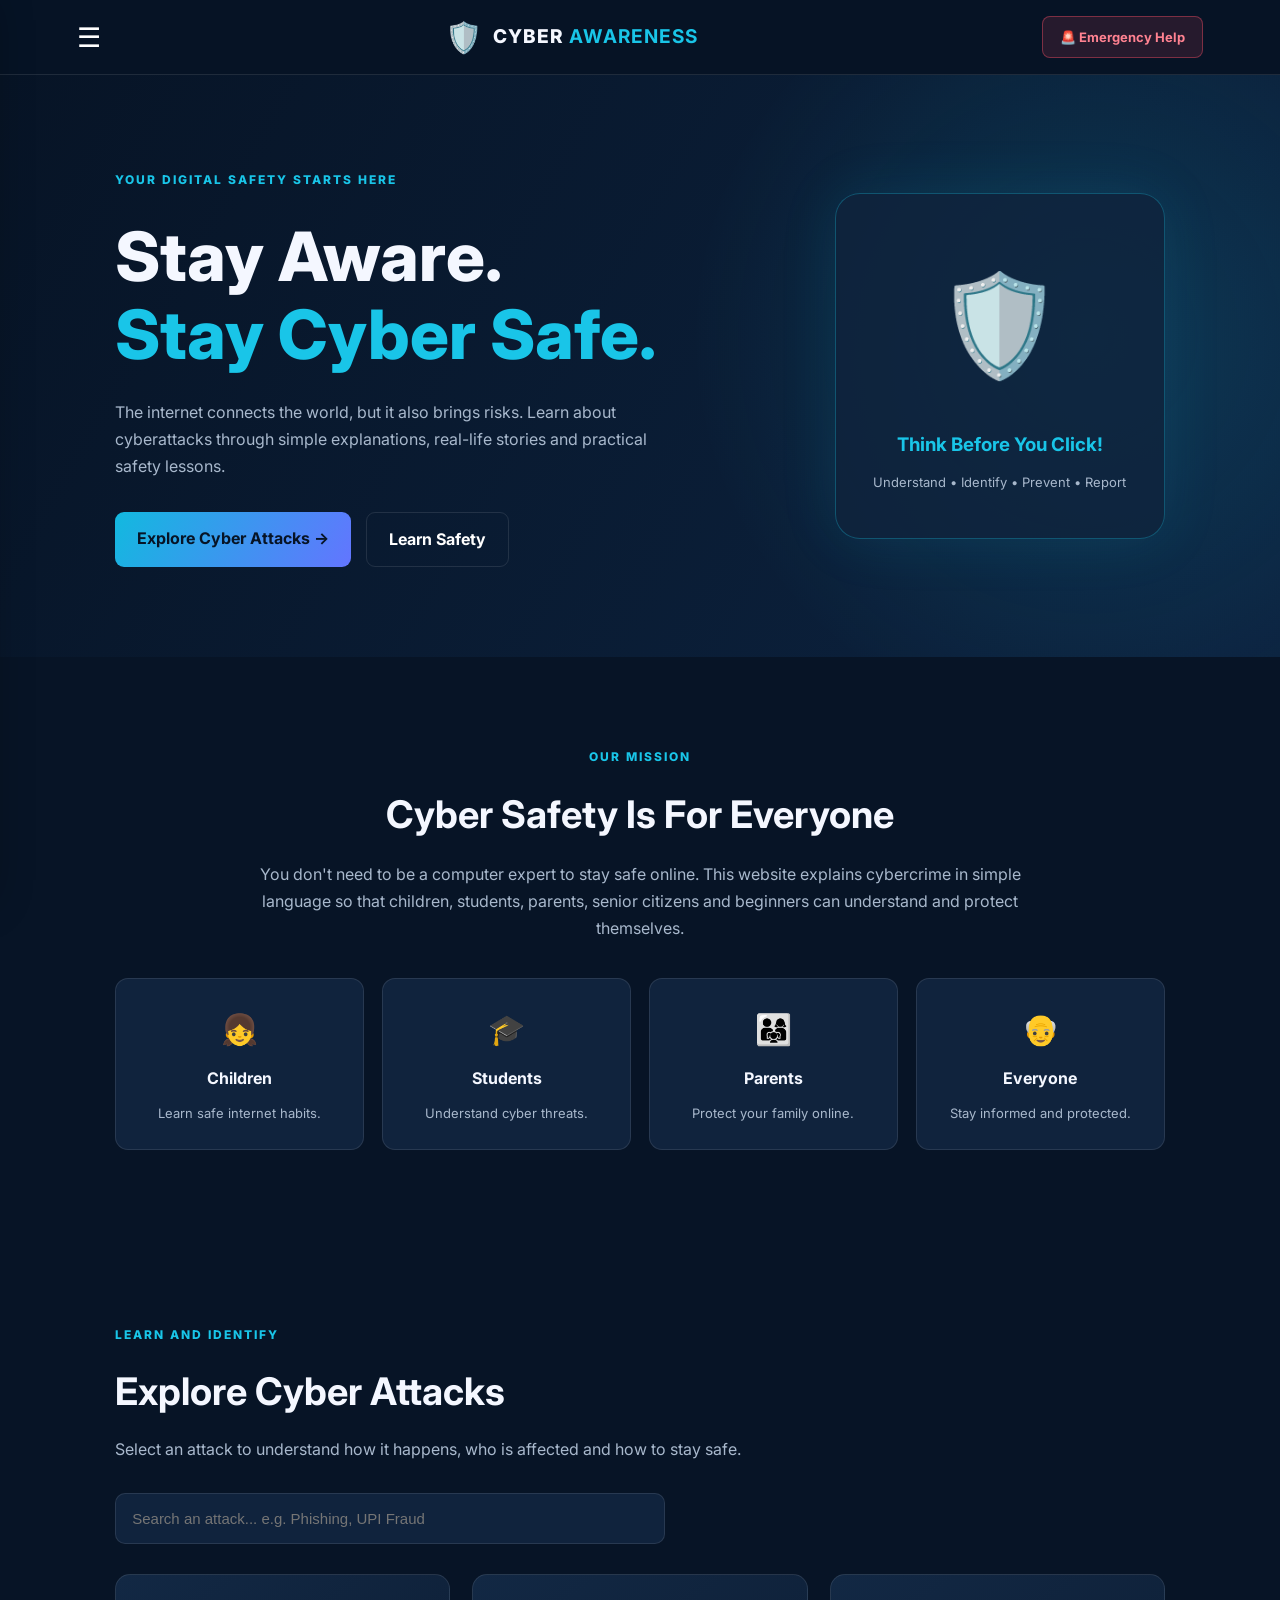
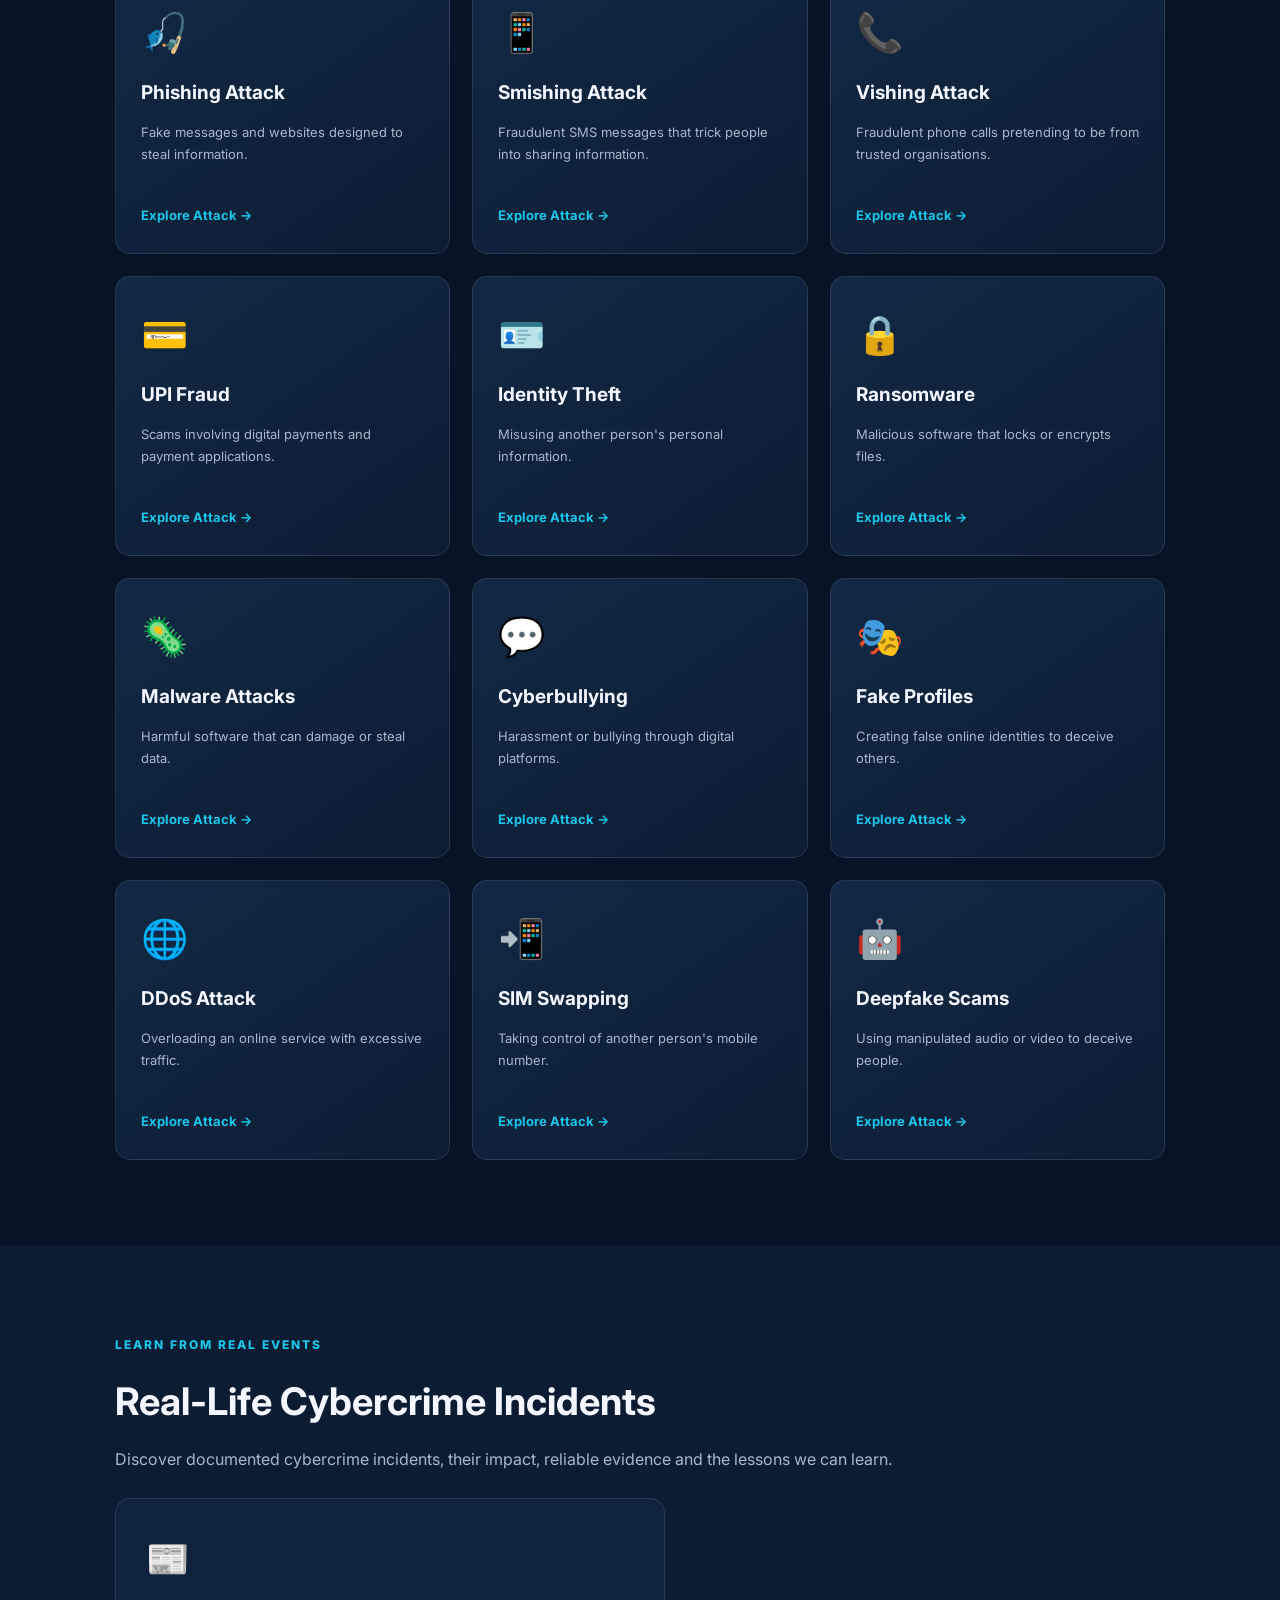
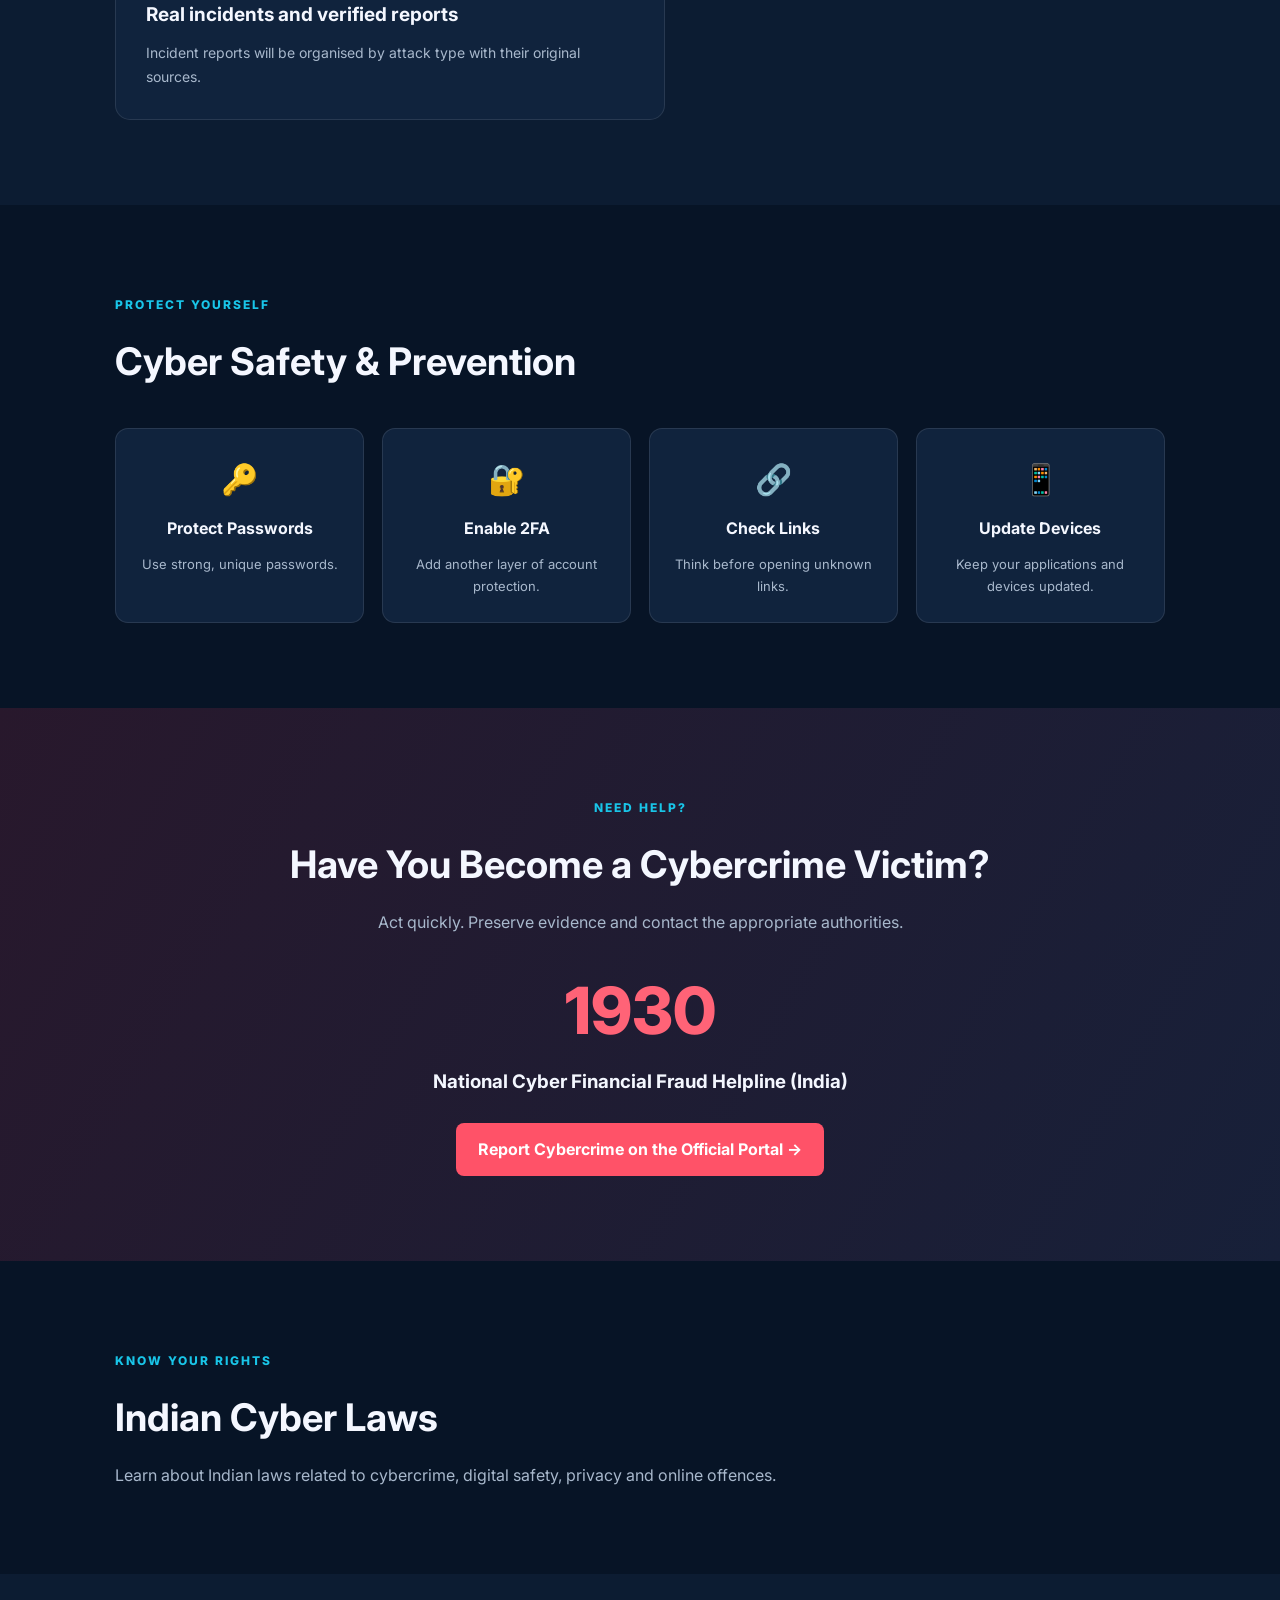
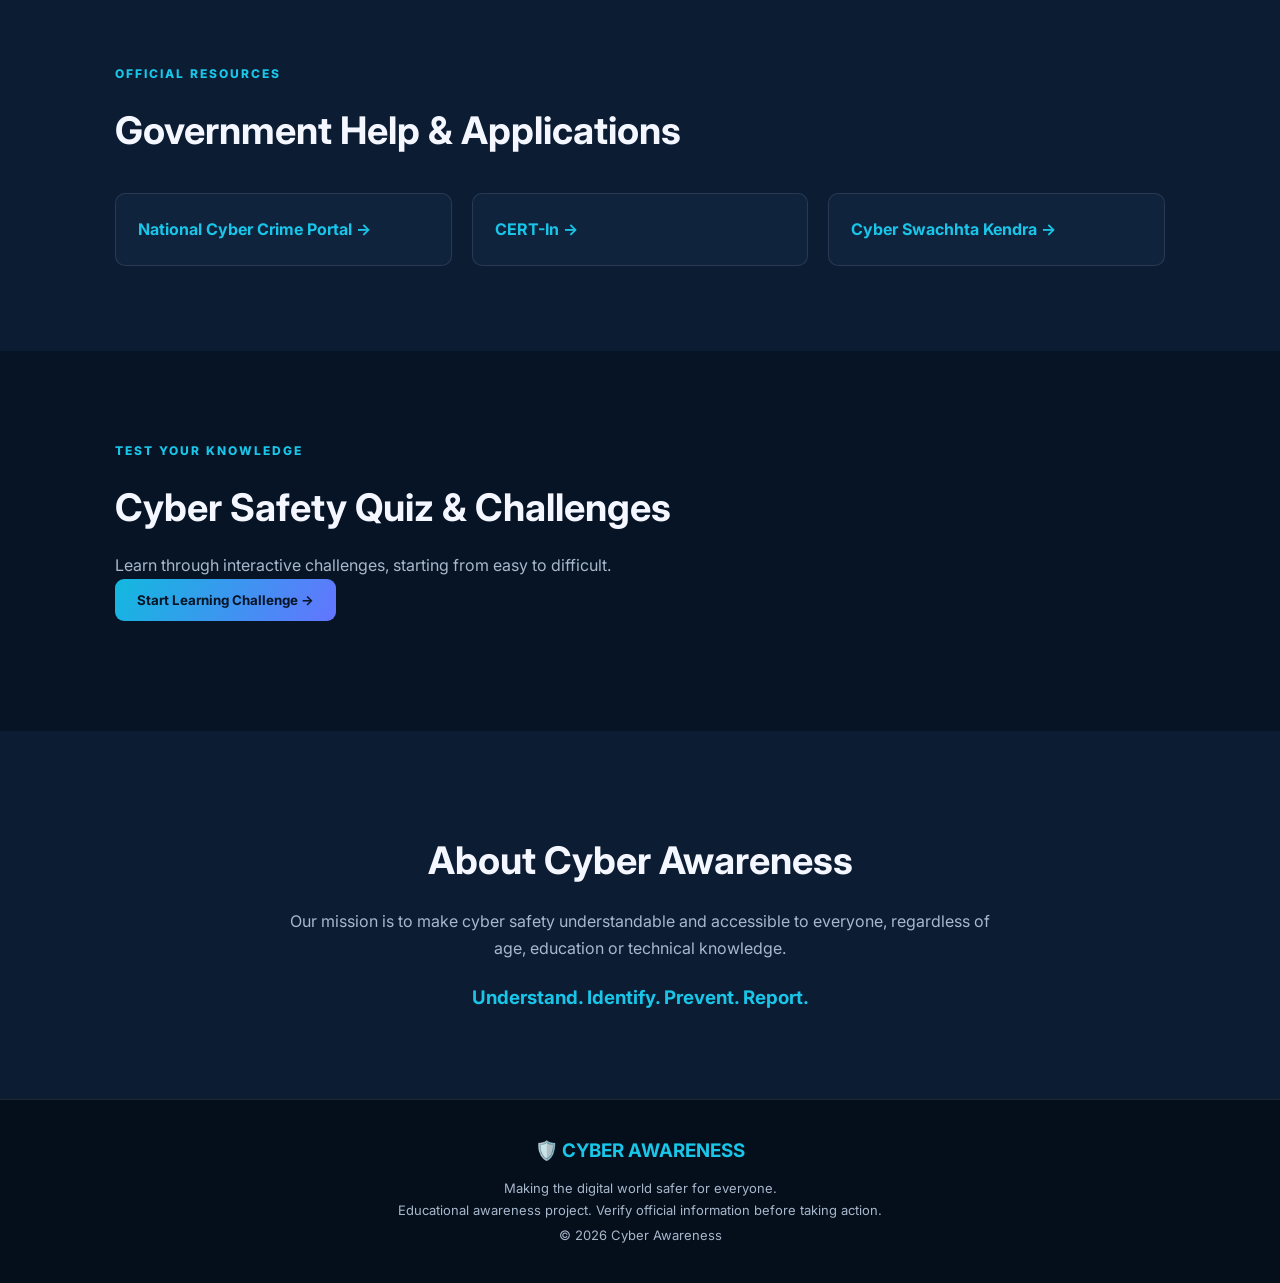
==== index.html @ dd9543b9 "Initial commit" ====
<!DOCTYPE html>
<html lang="en">
<head>
    <meta charset="UTF-8">
    <meta name="viewport" content="width=device-width, initial-scale=1.0">

    <title>Cyber Awareness | Understand. Identify. Prevent.</title>

    <meta name="description" content="Learn about cyberattacks, real cybercrime incidents, online safety, prevention and cyber laws through simple explanations.">
    <meta name="keywords" content="Cyber Awareness, Cyber Security, Cyber Crime, Phishing, Online Safety">

    <meta name="theme-color" content="#071426">

    <link rel="icon" href="favicon.ico">
    <link rel="stylesheet" href="style.css">
</head>

<body>

    <!-- HEADER -->
    <header class="header">
        <button id="menuBtn" class="menu-btn" aria-label="Open navigation">☰</button>

        <a href="#" class="logo">
            <span class="logo-icon">🛡️</span>
            <span>CYBER <strong>AWARENESS</strong></span>
        </a>

        <a href="#emergency" class="emergency-btn">🚨 Emergency Help</a>
    </header>

    <!-- SIDEBAR -->
    <aside id="sidebar" class="sidebar">
        <button id="closeBtn" class="close-btn" aria-label="Close navigation">✕</button>

        <h2>Explore</h2>

        <a href="#home">🏠 Home</a>
        <a href="#attacks">⚠️ Cyber Attacks</a>
        <a href="#incidents">📰 Real-Life Incidents</a>
        <a href="#safety">🛡️ Safety & Prevention</a>
        <a href="#emergency">🚨 Emergency Help</a>
        <a href="#laws">⚖️ Indian Cyber Laws</a>
        <a href="#government">🏛️ Government Help</a>
        <a href="#quiz">🎯 Quiz & Challenges</a>
        <a href="#about">ℹ️ About Us</a>
    </aside>

    <div id="overlay" class="overlay"></div>

    <!-- HOME -->
    <main>

        <section id="home" class="hero">

            <div class="hero-content">
                <span class="badge">YOUR DIGITAL SAFETY STARTS HERE</span>

                <h1>
                    Stay Aware.<br>
                    <span>Stay Cyber Safe.</span>
                </h1>

                <p>
                    The internet connects the world, but it also brings risks.
                    Learn about cyberattacks through simple explanations,
                    real-life stories and practical safety lessons.
                </p>

                <div class="hero-buttons">
                    <a href="#attacks" class="primary-btn">Explore Cyber Attacks →</a>
                    <a href="#safety" class="secondary-btn">Learn Safety</a>
                </div>
            </div>

            <div class="hero-visual">
                <div class="shield">🛡️</div>
                <h3>Think Before You Click!</h3>
                <p>Understand • Identify • Prevent • Report</p>
            </div>

        </section>

        <!-- OUR PURPOSE -->
        <section class="intro section">
            <span class="section-label">OUR MISSION</span>
            <h2>Cyber Safety Is For Everyone</h2>

            <p>
                You don't need to be a computer expert to stay safe online.
                This website explains cybercrime in simple language so that
                children, students, parents, senior citizens and beginners
                can understand and protect themselves.
            </p>

            <div class="audience-grid">
                <div>👧<h3>Children</h3><p>Learn safe internet habits.</p></div>
                <div>🎓<h3>Students</h3><p>Understand cyber threats.</p></div>
                <div>👨‍👩‍👧<h3>Parents</h3><p>Protect your family online.</p></div>
                <div>👴<h3>Everyone</h3><p>Stay informed and protected.</p></div>
            </div>
        </section>

        <!-- ATTACKS -->
        <section id="attacks" class="section">
            <span class="section-label">LEARN AND IDENTIFY</span>
            <h2>Explore Cyber Attacks</h2>
            <p class="section-description">
                Select an attack to understand how it happens,
                who is affected and how to stay safe.
            </p>

            <div class="search-box">
                <input type="text" id="attackSearch"
                    placeholder="Search an attack... e.g. Phishing, UPI Fraud">
            </div>

            <div id="attackGrid" class="attack-grid">

                <a class="attack-card" href="attacks/phishing.html" data-name="phishing">
                    <span>🎣</span>
                    <h3>Phishing Attack</h3>
                    <p>Fake messages and websites designed to steal information.</p>
                    <strong>Explore Attack →</strong>
                </a>

                <a class="attack-card" href="attacks/smishing.html" data-name="smishing">
                    <span>📱</span>
                    <h3>Smishing Attack</h3>
                    <p>Fraudulent SMS messages that trick people into sharing information.</p>
                    <strong>Explore Attack →</strong>
                </a>

                <a class="attack-card" href="attacks/vishing.html" data-name="vishing">
                    <span>📞</span>
                    <h3>Vishing Attack</h3>
                    <p>Fraudulent phone calls pretending to be from trusted organisations.</p>
                    <strong>Explore Attack →</strong>
                </a>

                <a class="attack-card" href="attacks/upi-fraud.html" data-name="upi fraud">
                    <span>💳</span>
                    <h3>UPI Fraud</h3>
                    <p>Scams involving digital payments and payment applications.</p>
                    <strong>Explore Attack →</strong>
                </a>

                <a class="attack-card" href="attacks/identity-theft.html" data-name="identity theft">
                    <span>🪪</span>
                    <h3>Identity Theft</h3>
                    <p>Misusing another person's personal information.</p>
                    <strong>Explore Attack →</strong>
                </a>

                <a class="attack-card" href="attacks/ransomware.html" data-name="ransomware">
                    <span>🔒</span>
                    <h3>Ransomware</h3>
                    <p>Malicious software that locks or encrypts files.</p>
                    <strong>Explore Attack →</strong>
                </a>

                <a class="attack-card" href="attacks/malware.html" data-name="malware virus trojan spyware">
                    <span>🦠</span>
                    <h3>Malware Attacks</h3>
                    <p>Harmful software that can damage or steal data.</p>
                    <strong>Explore Attack →</strong>
                </a>

                <a class="attack-card" href="attacks/cyberbullying.html" data-name="cyberbullying">
                    <span>💬</span>
                    <h3>Cyberbullying</h3>
                    <p>Harassment or bullying through digital platforms.</p>
                    <strong>Explore Attack →</strong>
                </a>

                <a class="attack-card" href="attacks/fake-profile.html" data-name="fake profile impersonation">
                    <span>🎭</span>
                    <h3>Fake Profiles</h3>
                    <p>Creating false online identities to deceive others.</p>
                    <strong>Explore Attack →</strong>
                </a>

                <a class="attack-card" href="attacks/ddos.html" data-name="ddos attack">
                    <span>🌐</span>
                    <h3>DDoS Attack</h3>
                    <p>Overloading an online service with excessive traffic.</p>
                    <strong>Explore Attack →</strong>
                </a>

                <a class="attack-card" href="attacks/sim-swap.html" data-name="sim swapping">
                    <span>📲</span>
                    <h3>SIM Swapping</h3>
                    <p>Taking control of another person's mobile number.</p>
                    <strong>Explore Attack →</strong>
                </a>

                <a class="attack-card" href="attacks/deepfake.html" data-name="deepfake ai voice cloning">
                    <span>🤖</span>
                    <h3>Deepfake Scams</h3>
                    <p>Using manipulated audio or video to deceive people.</p>
                    <strong>Explore Attack →</strong>
                </a>

            </div>
            <p id="noResults" hidden>No matching attacks found.</p>
        </section>

        <!-- REAL INCIDENTS -->
        <section id="incidents" class="section alternate">
            <span class="section-label">LEARN FROM REAL EVENTS</span>
            <h2>Real-Life Cybercrime Incidents</h2>
            <p>
                Discover documented cybercrime incidents, their impact,
                reliable evidence and the lessons we can learn.
            </p>
            <div class="coming-card">
                📰
                <h3>Real incidents and verified reports</h3>
                <p>Incident reports will be organised by attack type with their original sources.</p>
            </div>
        </section>

        <!-- SAFETY -->
        <section id="safety" class="section">
            <span class="section-label">PROTECT YOURSELF</span>
            <h2>Cyber Safety & Prevention</h2>

            <div class="tip-grid">
                <div>🔑<h3>Protect Passwords</h3><p>Use strong, unique passwords.</p></div>
                <div>🔐<h3>Enable 2FA</h3><p>Add another layer of account protection.</p></div>
                <div>🔗<h3>Check Links</h3><p>Think before opening unknown links.</p></div>
                <div>📱<h3>Update Devices</h3><p>Keep your applications and devices updated.</p></div>
            </div>
        </section>

        <!-- EMERGENCY -->
        <section id="emergency" class="section emergency-section">
            <span class="section-label">NEED HELP?</span>
            <h2>Have You Become a Cybercrime Victim?</h2>
            <p>Act quickly. Preserve evidence and contact the appropriate authorities.</p>

            <div class="emergency-number">1930</div>
            <h3>National Cyber Financial Fraud Helpline (India)</h3>

            <a href="https://cybercrime.gov.in/" target="_blank" rel="noopener">
                Report Cybercrime on the Official Portal →
            </a>
        </section>

        <!-- LAWS -->
        <section id="laws" class="section">
            <span class="section-label">KNOW YOUR RIGHTS</span>
            <h2>Indian Cyber Laws</h2>
            <p>
                Learn about Indian laws related to cybercrime, digital safety,
                privacy and online offences.
            </p>
        </section>

        <!-- GOVERNMENT -->
        <section id="government" class="section alternate">
            <span class="section-label">OFFICIAL RESOURCES</span>
            <h2>Government Help & Applications</h2>

            <div class="resource-grid">
                <a href="https://cybercrime.gov.in/" target="_blank" rel="noopener">
                    National Cyber Crime Portal →
                </a>
                <a href="https://www.cert-in.org.in/" target="_blank" rel="noopener">
                    CERT-In →
                </a>
                <a href="https://www.csk.gov.in/" target="_blank" rel="noopener">
                    Cyber Swachhta Kendra →
                </a>
            </div>
        </section>

        <!-- QUIZ -->
        <section id="quiz" class="section">
            <span class="section-label">TEST YOUR KNOWLEDGE</span>
            <h2>Cyber Safety Quiz & Challenges</h2>
            <p>Learn through interactive challenges, starting from easy to difficult.</p>
            <button class="primary-btn" id="startQuizBtn">Start Learning Challenge →</button>
            <div id="quizContainer"></div>
        </section>

        <!-- ABOUT -->
        <section id="about" class="section about">
            <h2>About Cyber Awareness</h2>
            <p>
                Our mission is to make cyber safety understandable and accessible
                to everyone, regardless of age, education or technical knowledge.
            </p>
            <h3>Understand. Identify. Prevent. Report.</h3>
        </section>

    </main>

    <footer>
        <h3>🛡️ CYBER AWARENESS</h3>
        <p>Making the digital world safer for everyone.</p>
        <p>Educational awareness project. Verify official information before taking action.</p>
        <small>© 2026 Cyber Awareness</small>
    </footer>

    <script src="script.js"></script>
</body>
</html>
---- style.css ----
@import url('https://fonts.googleapis.com/css2?family=Inter:wght@400;500;600;700;800&display=swap');

:root {
    --background: #071426;
    --card: #10233d;
    --card-light: #152c49;
    --primary: #19c5e8;
    --secondary: #6678ff;
    --text: #f4f7ff;
    --muted: #a8b8cc;
    --danger: #ff5268;
    --border: rgba(255,255,255,0.1);
}

* {
    margin: 0;
    padding: 0;
    box-sizing: border-box;
    scroll-behavior: smooth;
}

body {
    font-family: 'Inter', sans-serif;
    background: var(--background);
    color: var(--text);
    line-height: 1.7;
}

a {
    color: inherit;
    text-decoration: none;
}

button {
    font-family: inherit;
    cursor: pointer;
}

/* HEADER */

.header {
    height: 75px;
    padding: 0 6%;
    display: flex;
    align-items: center;
    justify-content: space-between;
    background: rgba(7,20,38,0.96);
    border-bottom: 1px solid var(--border);
    position: sticky;
    top: 0;
    z-index: 100;
    backdrop-filter: blur(15px);
}

.logo {
    display: flex;
    align-items: center;
    gap: 10px;
    font-size: 19px;
    font-weight: 800;
    letter-spacing: 1px;
}

.logo strong {
    color: var(--primary);
}

.logo-icon {
    font-size: 30px;
}

.menu-btn {
    background: transparent;
    color: white;
    border: none;
    font-size: 27px;
}

.emergency-btn {
    background: rgba(255,82,104,0.13);
    color: #ff8291;
    border: 1px solid rgba(255,82,104,0.4);
    padding: 9px 17px;
    border-radius: 8px;
    font-size: 13px;
    font-weight: 700;
}

/* SIDEBAR */

.sidebar {
    position: fixed;
    top: 0;
    left: -310px;
    width: 290px;
    height: 100vh;
    background: #0d2039;
    z-index: 300;
    padding: 30px 22px;
    transition: left 0.3s ease;
    overflow-y: auto;
    box-shadow: 10px 0 40px rgba(0,0,0,0.3);
}

.sidebar.active {
    left: 0;
}

.sidebar h2 {
    color: var(--primary);
    margin: 25px 0;
}

.sidebar a {
    display: block;
    padding: 13px;
    margin-bottom: 6px;
    color: var(--muted);
    border-radius: 8px;
    transition: 0.2s;
}

.sidebar a:hover {
    background: var(--card-light);
    color: var(--primary);
}

.close-btn {
    float: right;
    background: none;
    border: none;
    color: white;
    font-size: 23px;
}

.overlay {
    position: fixed;
    inset: 0;
    background: rgba(0,0,0,0.65);
    z-index: 200;
    display: none;
}

.overlay.active {
    display: block;
}

/* HERO */

.hero {
    min-height: 570px;
    padding: 90px 9%;
    display: flex;
    align-items: center;
    justify-content: space-between;
    gap: 50px;
    background:
        radial-gradient(circle at 85% 45%, rgba(25,197,232,0.15), transparent 35%),
        linear-gradient(120deg, #071426, #0c2340);
}

.hero-content {
    max-width: 650px;
}

.badge, .section-label {
    color: var(--primary);
    font-size: 12px;
    font-weight: 800;
    letter-spacing: 2px;
}

.hero h1 {
    font-size: clamp(40px, 6vw, 68px);
    line-height: 1.15;
    margin: 25px 0;
    font-weight: 800;
}

.hero h1 span {
    color: var(--primary);
}

.hero-content > p {
    color: var(--muted);
    max-width: 570px;
    font-size: 16px;
}

.hero-buttons {
    display: flex;
    flex-wrap: wrap;
    gap: 15px;
    margin-top: 32px;
}

.primary-btn, .secondary-btn {
    display: inline-block;
    padding: 13px 22px;
    border-radius: 9px;
    font-weight: 700;
    border: none;
}

.primary-btn {
    background: linear-gradient(120deg, #12b9df, #6375ff);
    color: #071426;
}

.secondary-btn {
    border: 1px solid var(--border);
    color: white;
}

.hero-visual {
    width: 330px;
    min-width: 250px;
    padding: 45px 20px;
    border: 1px solid rgba(25,197,232,0.3);
    background: rgba(16,35,61,0.8);
    border-radius: 25px;
    text-align: center;
    box-shadow: 0 0 60px rgba(25,197,232,0.1);
}

.shield {
    font-size: 100px;
    margin-bottom: 20px;
}

.hero-visual h3 {
    color: var(--primary);
}

.hero-visual p {
    color: var(--muted);
    font-size: 13px;
    margin-top: 10px;
}

/* SECTIONS */

.section {
    padding: 85px 9%;
}

.section h2 {
    font-size: clamp(27px, 4vw, 38px);
    margin: 12px 0;
}

.section > p {
    color: var(--muted);
    max-width: 800px;
}

.section-description {
    margin-bottom: 30px;
}

.intro {
    text-align: center;
}

.intro > p {
    margin: 15px auto 35px;
}

.audience-grid, .tip-grid {
    display: grid;
    grid-template-columns: repeat(4, 1fr);
    gap: 18px;
    margin-top: 35px;
}

.audience-grid > div, .tip-grid > div {
    background: var(--card);
    border: 1px solid var(--border);
    border-radius: 13px;
    padding: 25px 15px;
    font-size: 30px;
}

.audience-grid h3, .tip-grid h3 {
    font-size: 16px;
    margin: 10px 0;
}

.audience-grid p, .tip-grid p {
    font-size: 13px;
    color: var(--muted);
}

/* ATTACK SEARCH */

.search-box {
    margin: 30px 0;
}

.search-box input {
    width: 100%;
    max-width: 550px;
    padding: 16px;
    background: var(--card);
    border: 1px solid var(--border);
    color: white;
    border-radius: 10px;
    outline: none;
    font-size: 15px;
}

.search-box input:focus {
    border-color: var(--primary);
}

/* ATTACK CARDS */

.attack-grid {
    display: grid;
    grid-template-columns: repeat(3, 1fr);
    gap: 22px;
}

.attack-card {
    display: block;
    padding: 25px;
    background: linear-gradient(145deg, #122844, #0d1d33);
    border: 1px solid var(--border);
    border-radius: 15px;
    transition: 0.3s;
}

.attack-card:hover {
    transform: translateY(-7px);
    border-color: var(--primary);
    box-shadow: 0 10px 30px rgba(25,197,232,0.1);
}

.attack-card > span {
    font-size: 38px;
}

.attack-card h3 {
    margin: 12px 0;
    font-size: 19px;
}

.attack-card p {
    color: var(--muted);
    font-size: 13px;
    min-height: 65px;
}

.attack-card strong {
    display: inline-block;
    color: var(--primary);
    margin-top: 18px;
    font-size: 13px;
}

/* ALTERNATE SECTIONS */

.alternate {
    background: #0c1c32;
}

.coming-card {
    margin-top: 25px;
    max-width: 550px;
    padding: 30px;
    border: 1px solid var(--border);
    background: var(--card);
    border-radius: 15px;
    font-size: 35px;
}

.coming-card h3 {
    font-size: 19px;
    margin: 10px 0;
}

.coming-card p {
    font-size: 14px;
    color: var(--muted);
}

.tip-grid > div {
    text-align: center;
}

/* EMERGENCY */

.emergency-section {
    background: linear-gradient(120deg, #28182c, #172039);
    text-align: center;
}

.emergency-section p {
    margin: auto;
}

.emergency-number {
    color: #ff6377;
    font-size: 65px;
    font-weight: 800;
    margin-top: 20px;
}

.emergency-section a {
    display: inline-block;
    margin-top: 25px;
    background: var(--danger);
    color: white;
    padding: 13px 22px;
    border-radius: 8px;
    font-weight: 700;
}

/* GOVERNMENT RESOURCES */

.resource-grid {
    display: grid;
    grid-template-columns: repeat(3, 1fr);
    gap: 20px;
    margin-top: 30px;
}

.resource-grid a {
    padding: 22px;
    border: 1px solid var(--border);
    background: var(--card);
    border-radius: 10px;
    color: var(--primary);
    font-weight: 700;
}

/* QUIZ */

#quizContainer {
    margin-top: 25px;
}

/* ABOUT */

.about {
    text-align: center;
    background: #0c1c32;
}

.about p {
    color: var(--muted);
    max-width: 700px;
    margin: 15px auto;
}

.about h3 {
    color: var(--primary);
    margin-top: 20px;
}

/* FOOTER */

footer {
    text-align: center;
    padding: 35px 15px;
    background: #050e1b;
    border-top: 1px solid var(--border);
}

footer h3 {
    color: var(--primary);
    margin-bottom: 10px;
}

footer p, footer small {
    color: var(--muted);
    font-size: 13px;
}

/* RESPONSIVE DESIGN */

@media (max-width: 900px) {
    .attack-grid {
        grid-template-columns: repeat(2, 1fr);
    }

    .audience-grid, .tip-grid {
        grid-template-columns: repeat(2, 1fr);
    }

    .hero {
        flex-direction: column;
        text-align: center;
    }

    .hero-content > p {
        margin: auto;
    }

    .hero-buttons {
        justify-content: center;
    }
}

@media (max-width: 600px) {
    .header {
        padding: 0 4%;
    }

    .logo {
        font-size: 13px;
        gap: 5px;
    }

    .logo-icon {
        font-size: 23px;
    }

    .emergency-btn {
        font-size: 10px;
        padding: 7px;
    }

    .hero {
        padding: 65px 6%;
    }

    .hero-visual {
        width: 100%;
    }

    .section {
        padding: 60px 6%;
    }

    .attack-grid, .resource-grid {
        grid-template-columns: 1fr;
    }

    .audience-grid, .tip-grid {
        grid-template-columns: repeat(2, 1fr);
    }

    .attack-card p {
        min-height: auto;
    }
}
/* INTERACTIVE PRESENTATION MODE */

.presentation-controls {
    display: flex;
    flex-wrap: wrap;
    gap: 12px;
    margin: 25px 0;
}

.presentation-controls button {
    padding: 13px 20px;
    border: none;
    border-radius: 10px;
    background: #00c8d7;
    color: #061526;
    font-weight: bold;
    cursor: pointer;
}

.presenter-mode .attack-detail {
    max-width: 1100px;
}

.presenter-mode .content-section {
    padding: 35px;
    margin: 25px 0;
    border: 1px solid #00c8d7;
    border-radius: 15px;
}

.presenter-mode .content-section h2 {
    font-size: 30px;
}

.presenter-mode .content-section p,
.presenter-mode .content-section li {
    font-size: 21px;
    line-height: 1.8;
}

@media print {
    header, footer, .presentation-controls {
        display: none;
    }

    body {
        background: white;
        color: black;
    }
}
/* CYBER DETECTIVE GAME */

.fake-message {
    max-width: 480px;
    margin: 25px auto;
    padding: 22px;
    background: #e9f1f8;
    color: #172b42;
    border-radius: 18px;
    box-shadow: 0 5px 20px #0005;
}

.message-header {
    font-weight: bold;
    border-bottom: 1px solid #aaa;
    padding-bottom: 12px;
}

.fake-link {
    color: #d00000;
    text-decoration: underline;
    overflow-wrap: anywhere;
}

.detective-option {
    display: block;
    width: 100%;
    padding: 15px;
    margin: 10px 0;
    border: 2px solid #00c8d7;
    border-radius: 10px;
    background: transparent;
    color: inherit;
    text-align: left;
    cursor: pointer;
}

.detective-option.selected {
    background: #087d89;
    color: white;
}

#checkDetective {
    padding: 14px 22px;
    border: none;
    border-radius: 10px;
    background: #00c8d7;
    color: #061526;
    font-weight: bold;
    cursor: pointer;
}

#detectiveResult {
    margin-top: 20px;
    font-weight: bold;
}
/* ==================================
   CYBER AWARENESS - VISUAL LEARNING
================================== */

.scenario-box {
    background: linear-gradient(135deg, #102b45, #153d58);
    border: 1px solid #28c7d9;
    border-radius: 18px;
    padding: 28px;
    margin-top: 25px;
    box-shadow: 0 8px 25px rgba(0, 0, 0, 0.2);
}

.scenario-box h3 {
    color: #55e5f0;
    margin-bottom: 15px;
}

.fake-message {
    background: #ffffff;
    color: #172b3a;
    border-radius: 15px;
    padding: 20px;
    margin: 20px 0;
    max-width: 600px;
    box-shadow: 0 8px 20px rgba(0, 0, 0, 0.2);
}

.message-header {
    background: #e8f2f8;
    padding: 12px;
    border-radius: 8px;
    font-weight: bold;
    margin-bottom: 15px;
}

.fake-link {
    color: #d32626;
    font-weight: bold;
    overflow-wrap: anywhere;
    text-decoration: underline;
}

.fictional-note {
    color: #a13a16;
    font-size: 13px;
    font-weight: bold;
}

.scenario-options {
    display: grid;
    gap: 12px;
    margin-top: 18px;
}

.scenario-options button,
#checkDetective {
    background: #087e9b;
    color: white;
    padding: 14px 18px;
    border: none;
    border-radius: 10px;
    cursor: pointer;
    font-size: 15px;
    text-align: left;
    transition: 0.2s;
}

.scenario-options button:hover,
#checkDetective:hover {
    background: #05a8bb;
    transform: translateY(-2px);
}

.scenario-result {
    margin-top: 20px;
    padding: 16px;
    border-radius: 10px;
    background: #e5f8f5;
    color: #123b36;
    line-height: 1.7;
}

/* VISUAL ATTACK JOURNEY */

.visual-learning {
    margin-top: 30px;
    padding: 25px;
    border-radius: 18px;
    background: #102b45;
}

.visual-learning h3 {
    color: #55e5f0;
    margin-bottom: 22px;
}

.attack-visual {
    display: flex;
    align-items: center;
    justify-content: center;
    flex-wrap: wrap;
    gap: 15px;
}

.visual-card {
    background: #ffffff;
    color: #102b45;
    width: 170px;
    min-height: 140px;
    border-radius: 15px;
    padding: 20px;
    text-align: center;
    display: flex;
    flex-direction: column;
    justify-content: center;
    box-shadow: 0 5px 15px rgba(0,0,0,0.15);
}

.visual-card span {
    font-size: 40px;
    margin-bottom: 10px;
}

.visual-card p {
    font-weight: bold;
}

.visual-arrow {
    font-size: 30px;
    color: #55e5f0;
}

/* DETECTIVE GAME */

#detectiveOptions {
    display: grid;
    gap: 12px;
    margin: 20px 0;
}

.detective-option {
    background: #173650;
    color: white;
    border: 1px solid #39718b;
    border-radius: 10px;
    padding: 15px;
    text-align: left;
    cursor: pointer;
}

.detective-option.selected {
    background: #087e9b;
    border-color: #55e5f0;
}

#detectiveResult {
    margin-top: 18px;
    padding: 15px;
    border-radius: 10px;
    line-height: 1.7;
}

/* MOBILE RESPONSIVENESS */

@media (max-width: 650px) {

    .scenario-box {
        padding: 17px;
    }

    .attack-visual {
        flex-direction: column;
    }

    .visual-arrow {
        transform: rotate(90deg);
    }

    .visual-card {
        width: 100%;
        max-width: 280px;
    }

    .presentation-controls {
        flex-wrap: wrap;
    }

}
.detective-option,
#checkDetective,
.scenario-options button,
.presentation-controls button {
    cursor: pointer !important;
    pointer-events: auto !important;
    position: relative;
    z-index: 2;
}

.detective-option.selected {
    background: #087e9b !important;
    border: 2px solid #55e5f0 !important;
    color: white !important;
}
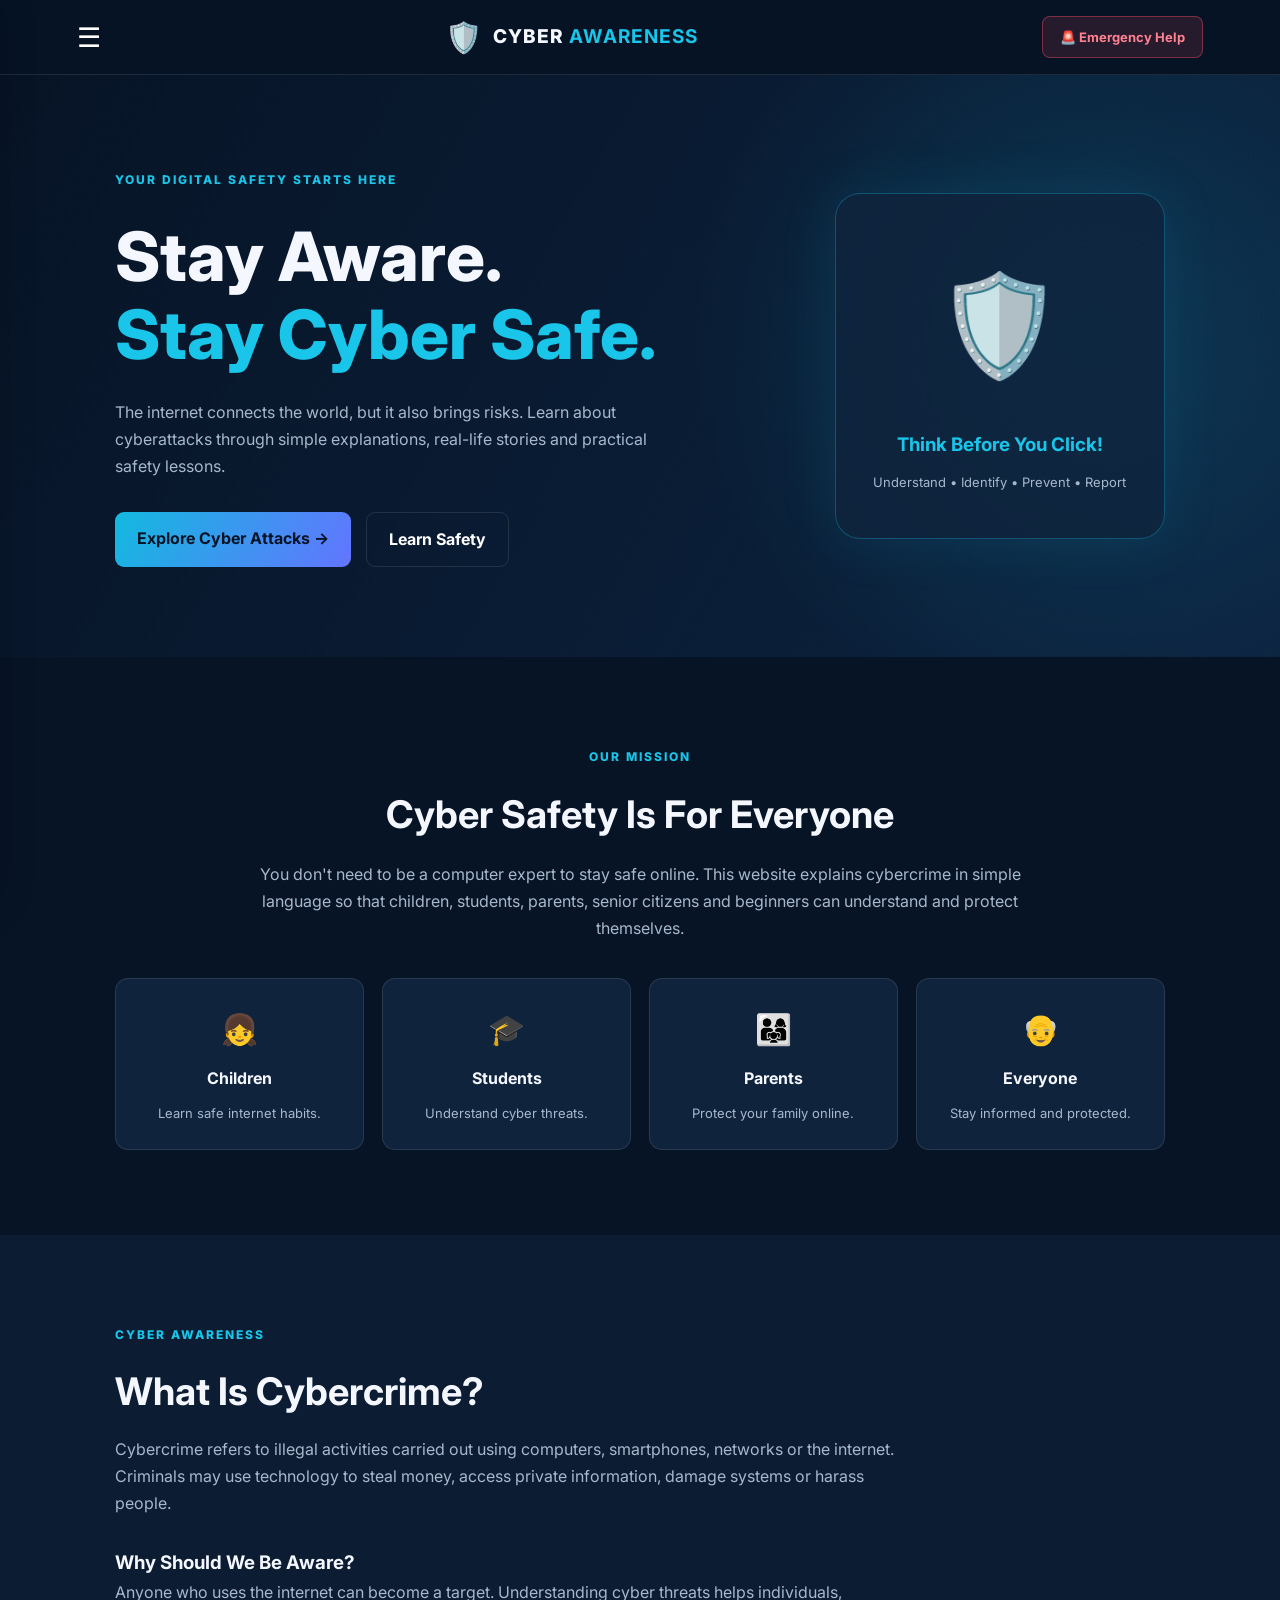
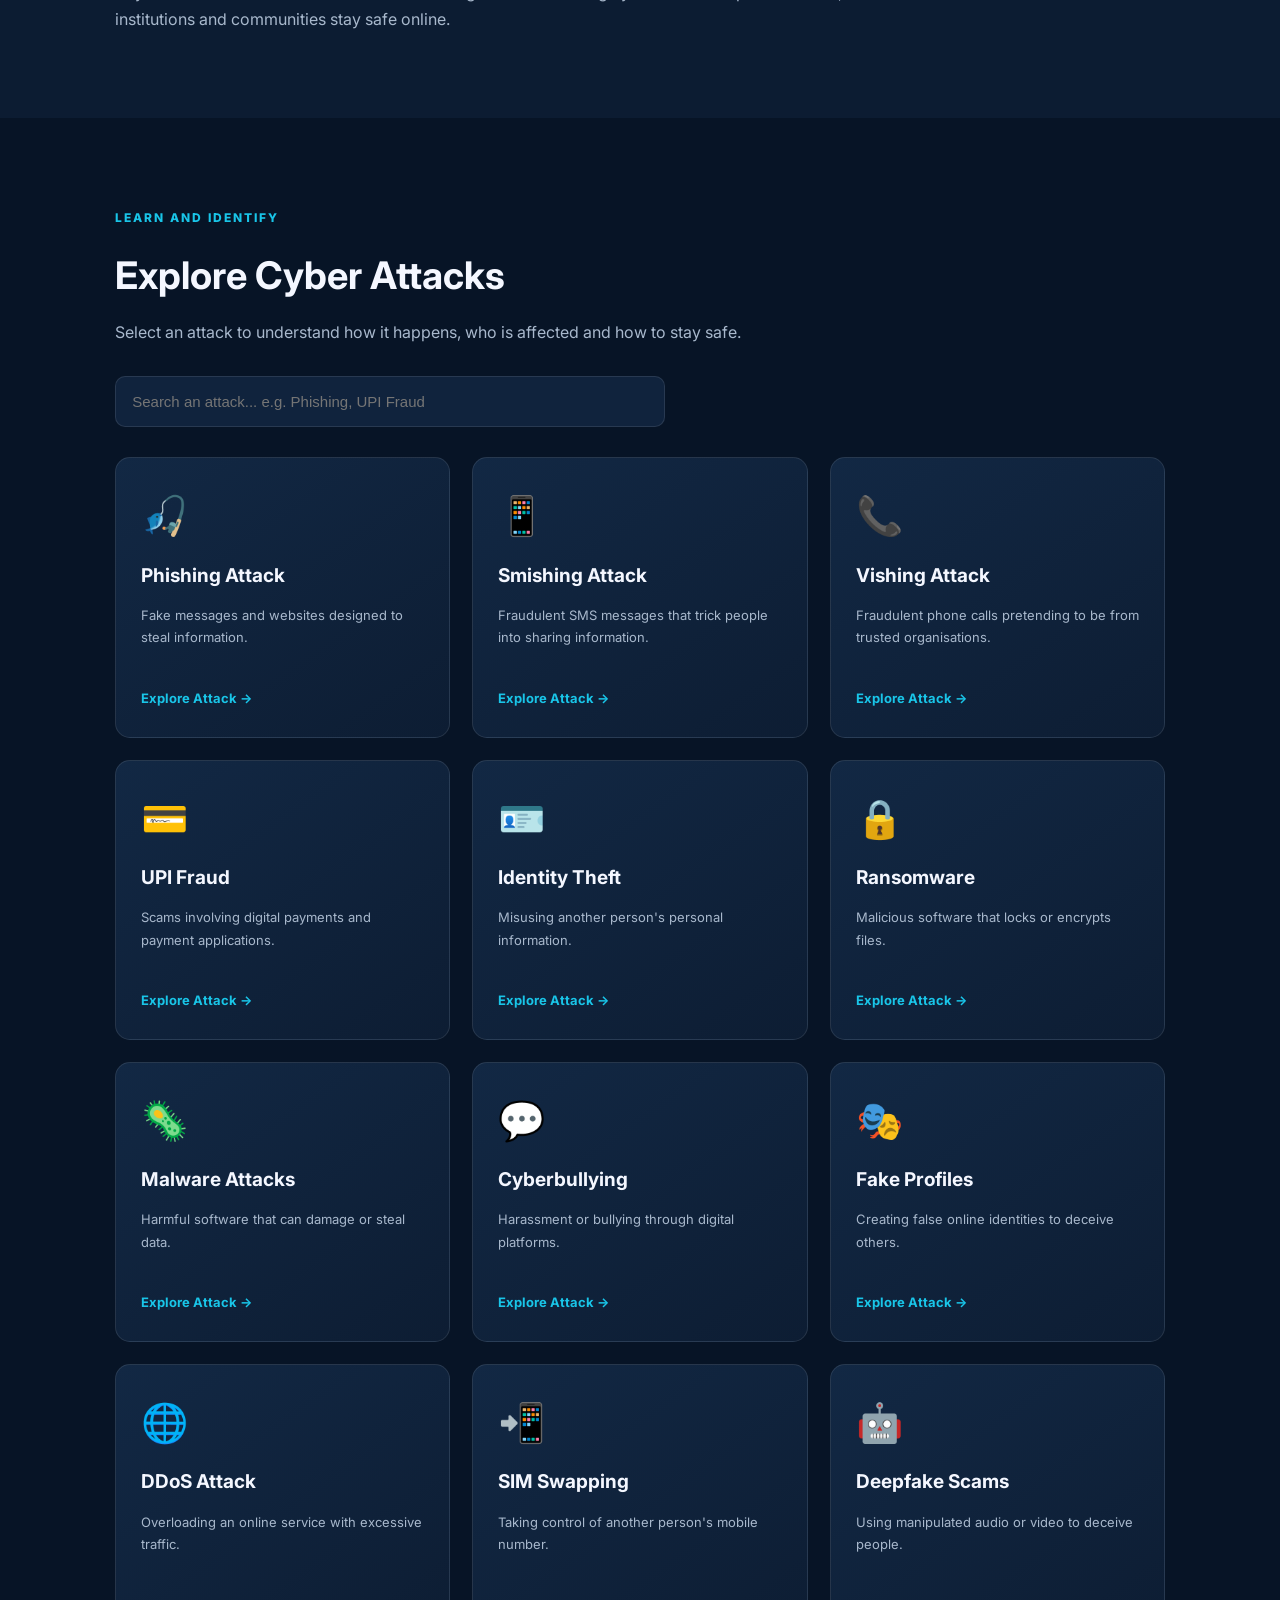
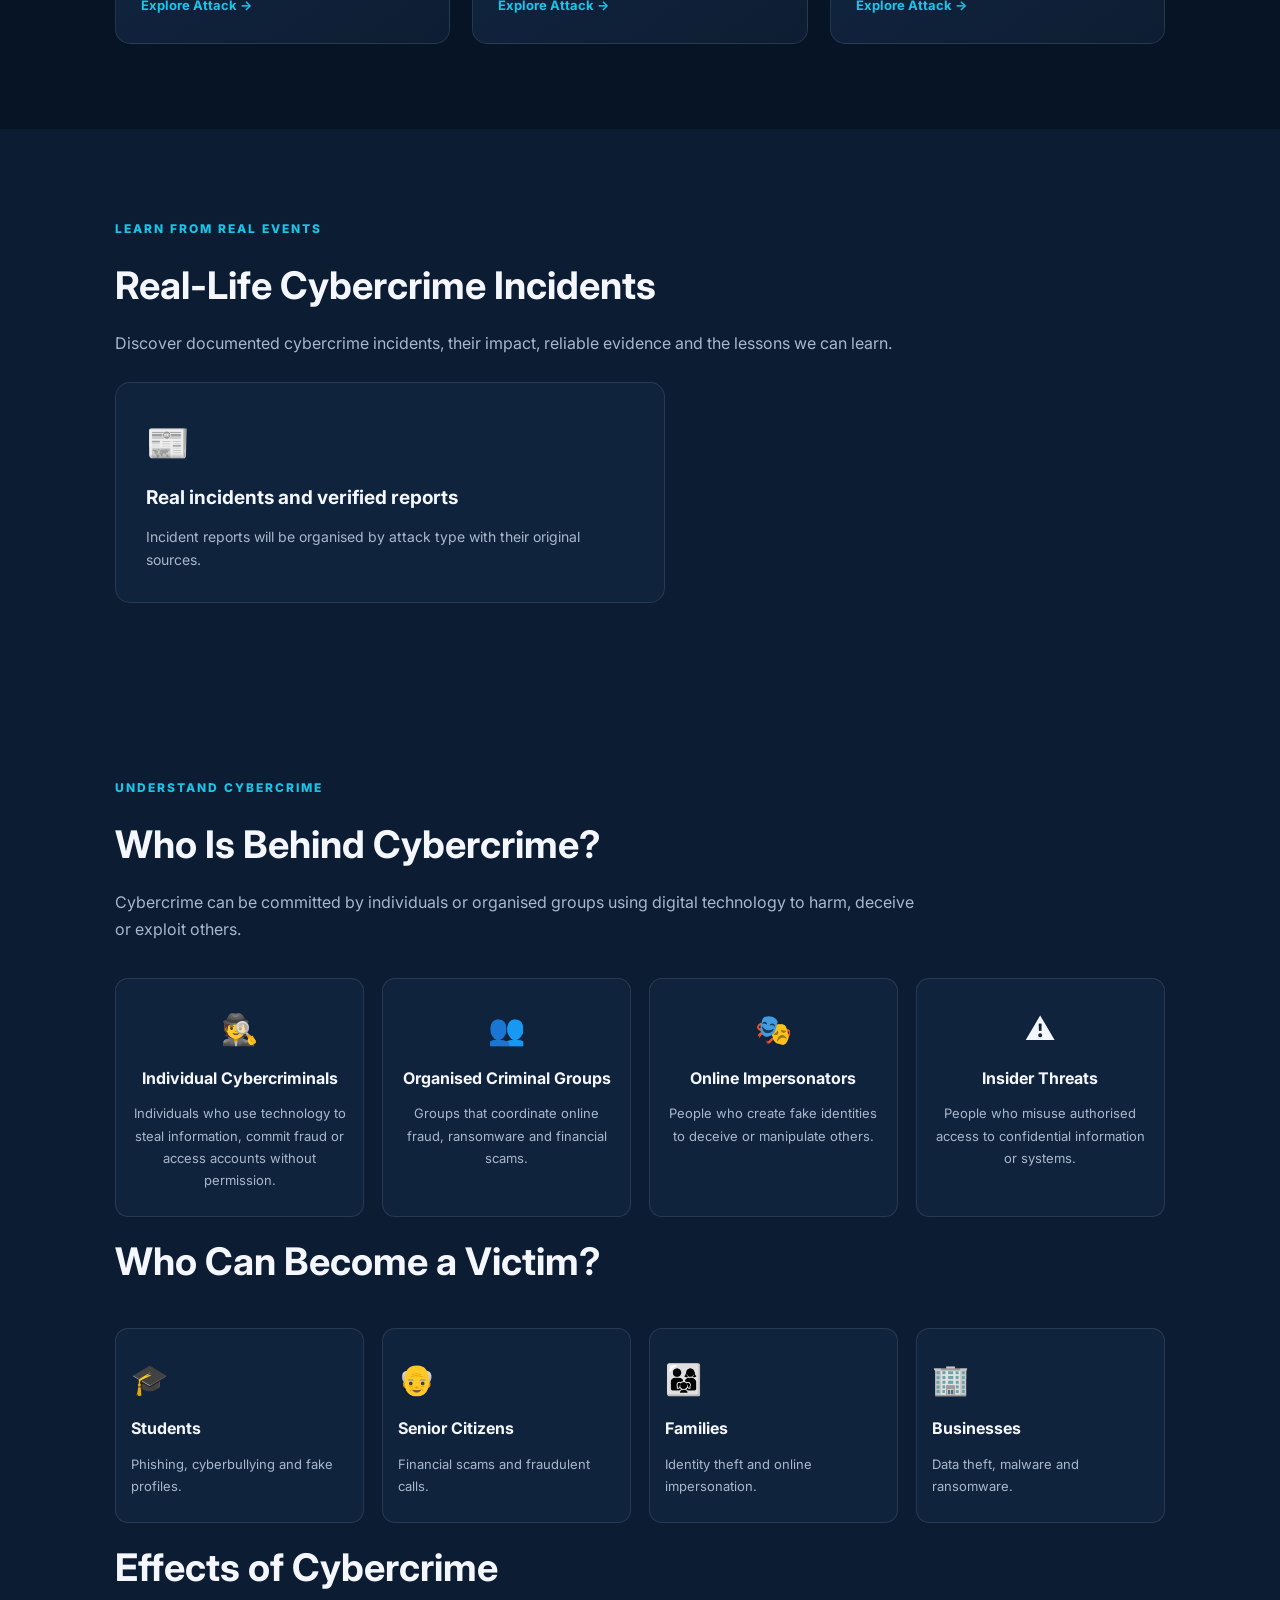
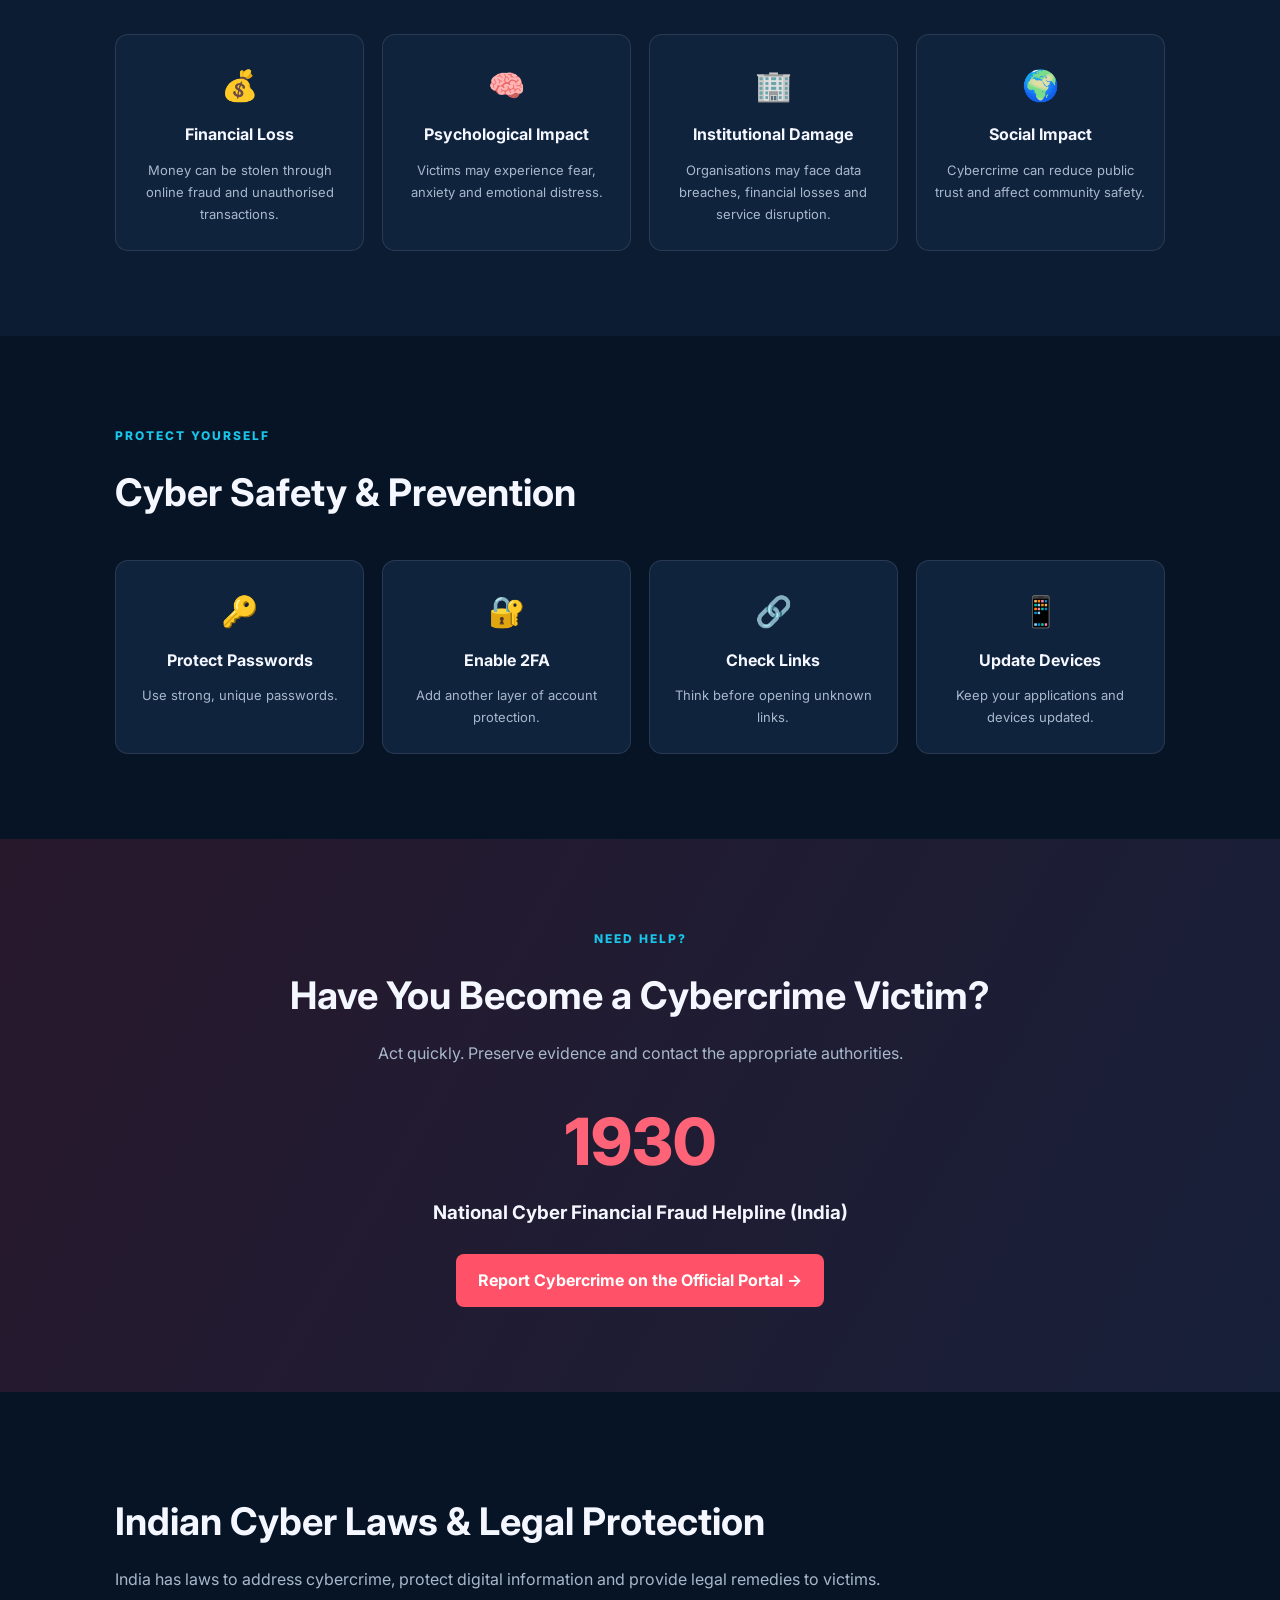
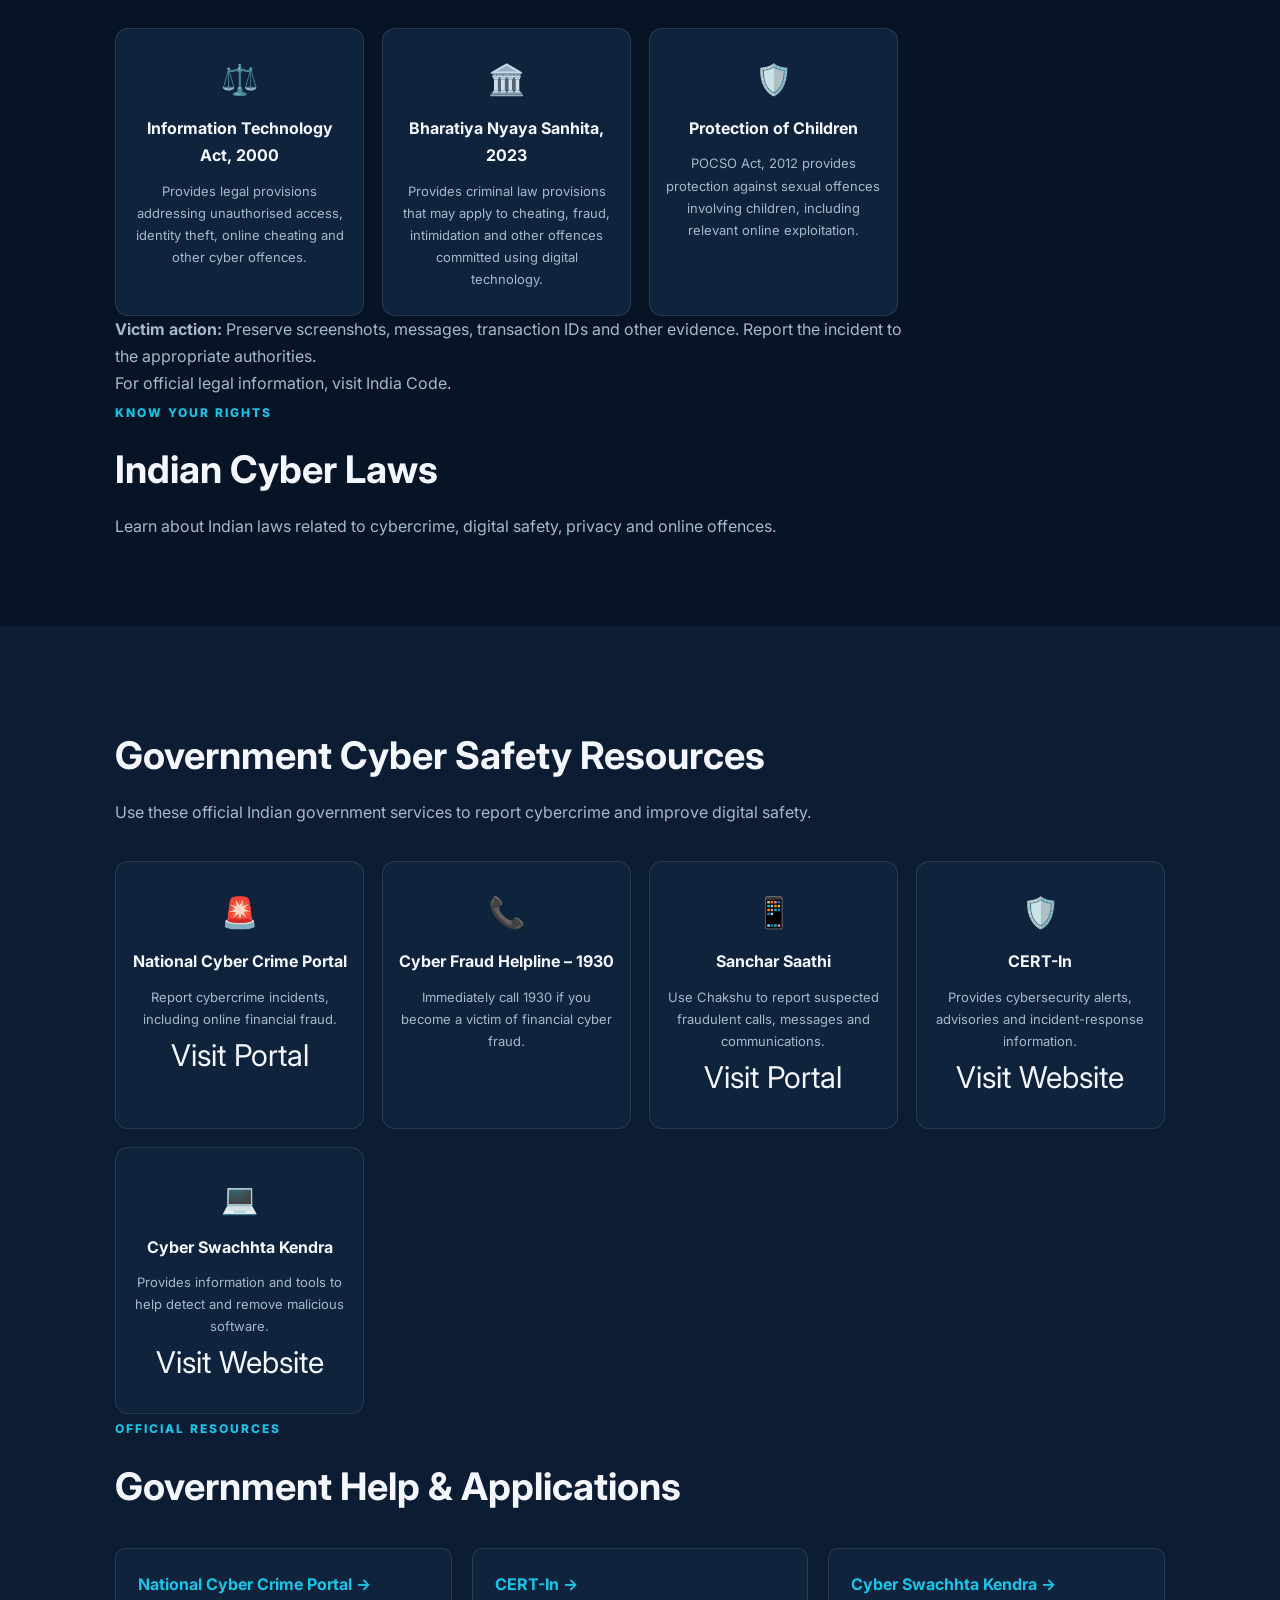
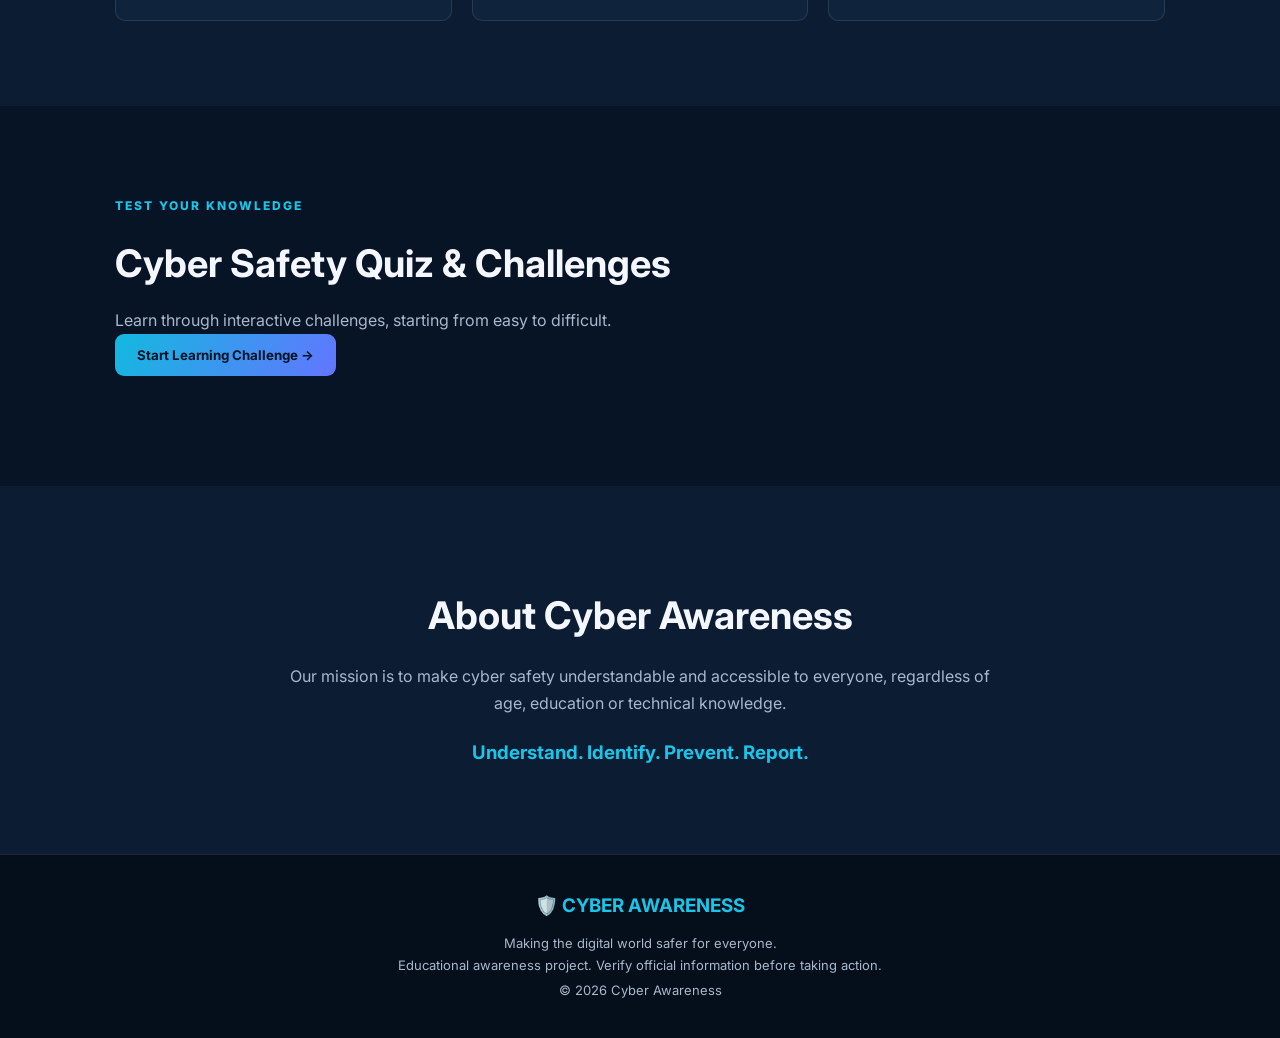
==== commit d79f9f5c: "Complete cybercrime awareness competition content" ====
--- a/index.html
+++ b/index.html
@@ -1,6 +1,7 @@
 <!DOCTYPE html>
 <html lang="en">
 <head>
+    <meta name="google-site-verification" content="kSZdTMZR5nJMz7YOWO0YixzT_akZjqj6K0QwdoTasdg" />
     <meta charset="UTF-8">
     <meta name="viewport" content="width=device-width, initial-scale=1.0">
 
@@ -36,8 +37,10 @@
         <h2>Explore</h2>
 
         <a href="#home">🏠 Home</a>
+        <a href="#definition">📘 What Is Cybercrime?</a>
         <a href="#attacks">⚠️ Cyber Attacks</a>
         <a href="#incidents">📰 Real-Life Incidents</a>
+        <a href="#awareness">👥 Perpetrators, Victims & Impact</a>
         <a href="#safety">🛡️ Safety & Prevention</a>
         <a href="#emergency">🚨 Emergency Help</a>
         <a href="#laws">⚖️ Indian Cyber Laws</a>
@@ -102,6 +105,22 @@
         </section>
 
         <!-- ATTACKS -->
+         <section id="definition" class="section alternate">
+
+    <span class="section-label">CYBER AWARENESS</span>
+    <h2>What Is Cybercrime?</h2>
+
+    <p class="section-description">
+        Cybercrime refers to illegal activities carried out using computers,
+        smartphones, networks or the internet. Criminals may use technology
+        to steal money, access private information, damage systems or harass people.
+    </p>
+
+    <h3>Why Should We Be Aware?</h3>
+    <p>Anyone who uses the internet can become a target. Understanding cyber threats
+    helps individuals, institutions and communities stay safe online.</p>
+
+</section>
         <section id="attacks" class="section">
             <span class="section-label">LEARN AND IDENTIFY</span>
             <h2>Explore Cyber Attacks</h2>
@@ -219,6 +238,74 @@
                 <p>Incident reports will be organised by attack type with their original sources.</p>
             </div>
         </section>
+        <!-- PERPETRATORS, VICTIMS AND IMPACT -->
+<section id="awareness" class="section alternate">
+
+    <span class="section-label">UNDERSTAND CYBERCRIME</span>
+    <h2>Who Is Behind Cybercrime?</h2>
+
+    <p class="section-description">
+        Cybercrime can be committed by individuals or organised groups
+        using digital technology to harm, deceive or exploit others.
+    </p>
+
+    <div class="tip-grid">
+
+        <div>
+            🕵️
+            <h3>Individual Cybercriminals</h3>
+            <p>Individuals who use technology to steal information, commit fraud or access accounts without permission.</p>
+        </div>
+
+        <div>
+            👥
+            <h3>Organised Criminal Groups</h3>
+            <p>Groups that coordinate online fraud, ransomware and financial scams.</p>
+        </div>
+
+        <div>
+            🎭
+            <h3>Online Impersonators</h3>
+            <p>People who create fake identities to deceive or manipulate others.</p>
+        </div>
+
+        <div>
+            ⚠️
+            <h3>Insider Threats</h3>
+            <p>People who misuse authorised access to confidential information or systems.</p>
+        </div>
+
+    </div>
+
+    <h2>Who Can Become a Victim?</h2>
+
+    <div class="audience-grid">
+
+        <div>🎓<h3>Students</h3><p>Phishing, cyberbullying and fake profiles.</p></div>
+
+        <div>👴<h3>Senior Citizens</h3><p>Financial scams and fraudulent calls.</p></div>
+
+        <div>👨‍👩‍👧<h3>Families</h3><p>Identity theft and online impersonation.</p></div>
+
+        <div>🏢<h3>Businesses</h3><p>Data theft, malware and ransomware.</p></div>
+
+    </div>
+
+    <h2>Effects of Cybercrime</h2>
+
+    <div class="tip-grid">
+
+        <div>💰<h3>Financial Loss</h3><p>Money can be stolen through online fraud and unauthorised transactions.</p></div>
+
+        <div>🧠<h3>Psychological Impact</h3><p>Victims may experience fear, anxiety and emotional distress.</p></div>
+
+        <div>🏢<h3>Institutional Damage</h3><p>Organisations may face data breaches, financial losses and service disruption.</p></div>
+
+        <div>🌍<h3>Social Impact</h3><p>Cybercrime can reduce public trust and affect community safety.</p></div>
+
+    </div>
+
+</section>
 
         <!-- SAFETY -->
         <section id="safety" class="section">
@@ -249,6 +336,35 @@
 
         <!-- LAWS -->
         <section id="laws" class="section">
+            <h2>Indian Cyber Laws & Legal Protection</h2>
+
+<p>India has laws to address cybercrime, protect digital information and provide legal remedies to victims.</p>
+
+<div class="tip-grid">
+
+    <div>
+        ⚖️
+        <h3>Information Technology Act, 2000</h3>
+        <p>Provides legal provisions addressing unauthorised access, identity theft, online cheating and other cyber offences.</p>
+    </div>
+
+    <div>
+        🏛️
+        <h3>Bharatiya Nyaya Sanhita, 2023</h3>
+        <p>Provides criminal law provisions that may apply to cheating, fraud, intimidation and other offences committed using digital technology.</p>
+    </div>
+
+    <div>
+        🛡️
+        <h3>Protection of Children</h3>
+        <p>POCSO Act, 2012 provides protection against sexual offences involving children, including relevant online exploitation.</p>
+    </div>
+
+</div>
+
+<p><strong>Victim action:</strong> Preserve screenshots, messages, transaction IDs and other evidence. Report the incident to the appropriate authorities.</p>
+
+<p>For official legal information, visit <a href="https://www.indiacode.nic.in/">India Code</a>.</p>
             <span class="section-label">KNOW YOUR RIGHTS</span>
             <h2>Indian Cyber Laws</h2>
             <p>
@@ -259,6 +375,47 @@
 
         <!-- GOVERNMENT -->
         <section id="government" class="section alternate">
+            <h2>Government Cyber Safety Resources</h2>
+
+<p>Use these official Indian government services to report cybercrime and improve digital safety.</p>
+
+<div class="tip-grid">
+
+    <div>
+        🚨
+        <h3>National Cyber Crime Portal</h3>
+        <p>Report cybercrime incidents, including online financial fraud.</p>
+        <a href="https://cybercrime.gov.in/" target="_blank" rel="noopener">Visit Portal</a>
+    </div>
+
+    <div>
+        📞
+        <h3>Cyber Fraud Helpline – 1930</h3>
+        <p>Immediately call 1930 if you become a victim of financial cyber fraud.</p>
+    </div>
+
+    <div>
+        📱
+        <h3>Sanchar Saathi</h3>
+        <p>Use Chakshu to report suspected fraudulent calls, messages and communications.</p>
+        <a href="https://sancharsaathi.gov.in/" target="_blank" rel="noopener">Visit Portal</a>
+    </div>
+
+    <div>
+        🛡️
+        <h3>CERT-In</h3>
+        <p>Provides cybersecurity alerts, advisories and incident-response information.</p>
+        <a href="https://www.cert-in.org.in/" target="_blank" rel="noopener">Visit Website</a>
+    </div>
+
+    <div>
+        💻
+        <h3>Cyber Swachhta Kendra</h3>
+        <p>Provides information and tools to help detect and remove malicious software.</p>
+        <a href="https://www.csk.gov.in/" target="_blank" rel="noopener">Visit Website</a>
+    </div>
+
+</div>
             <span class="section-label">OFFICIAL RESOURCES</span>
             <h2>Government Help & Applications</h2>
 
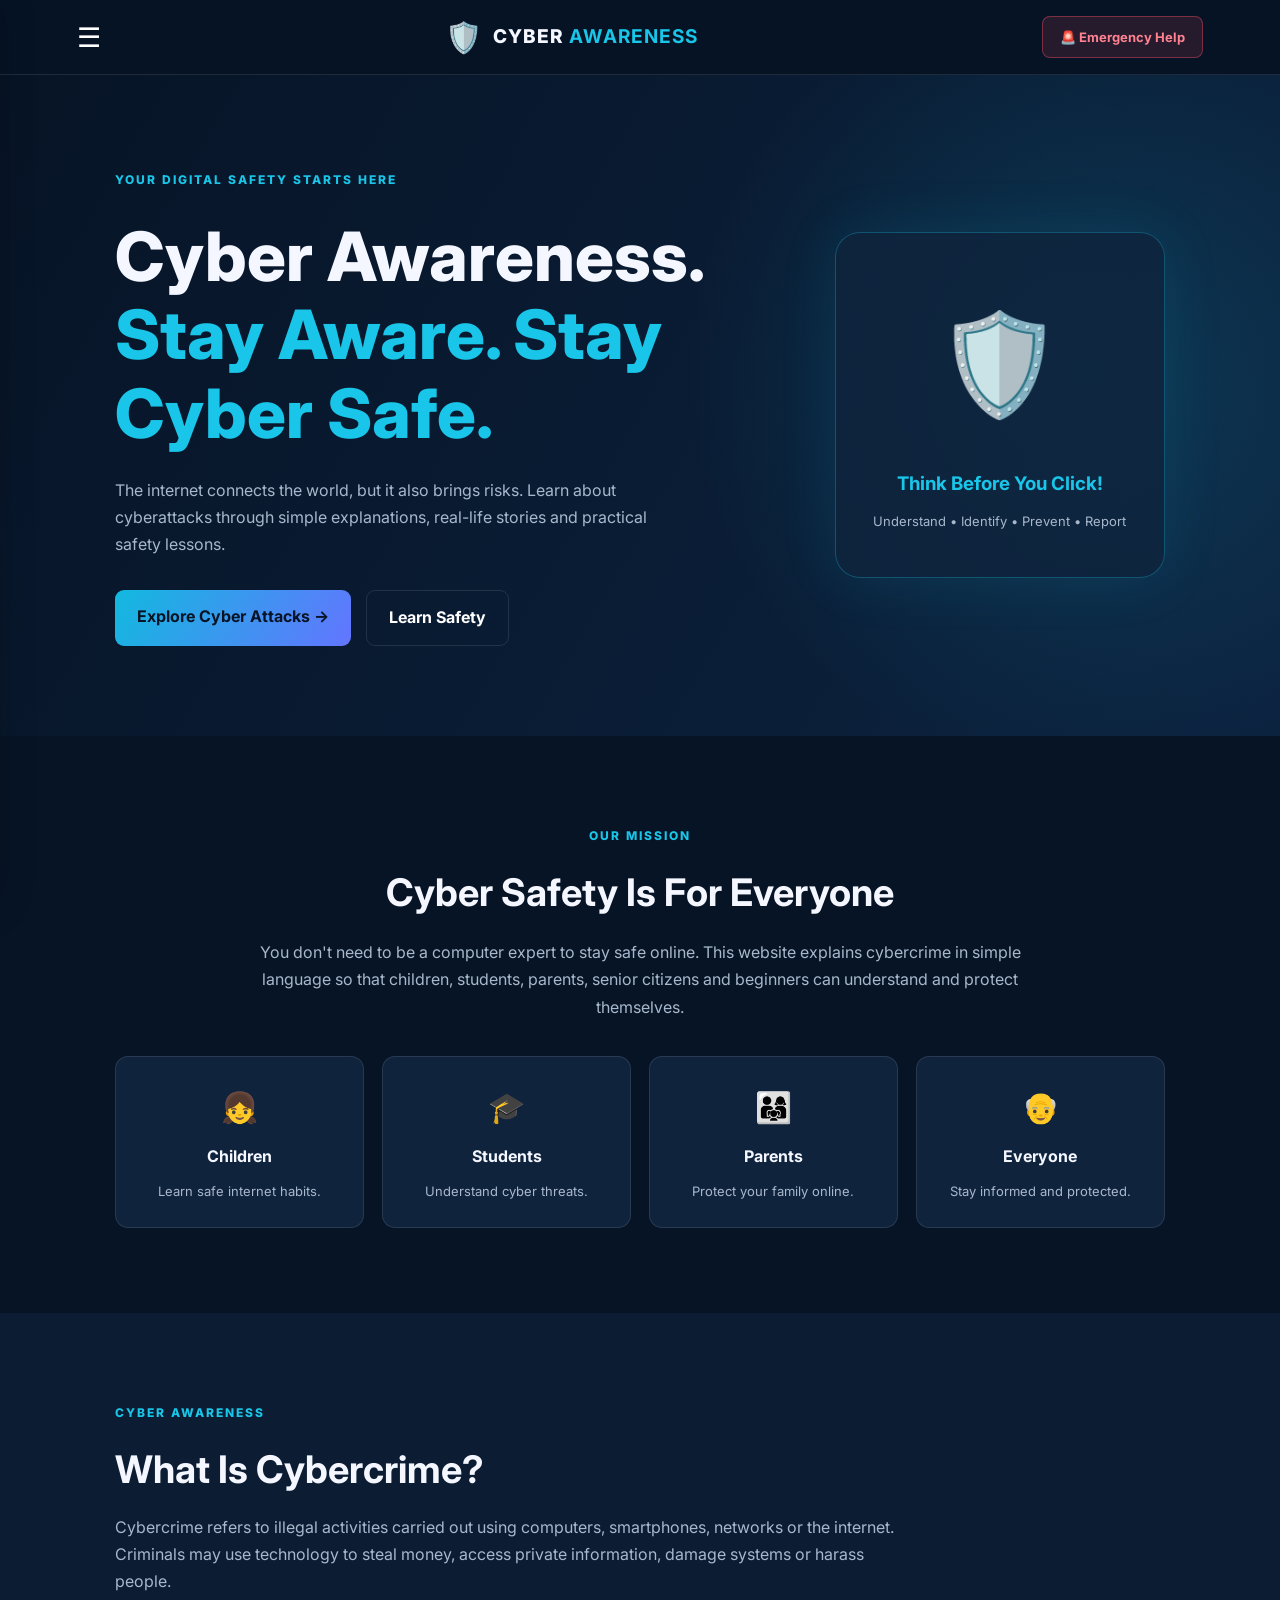
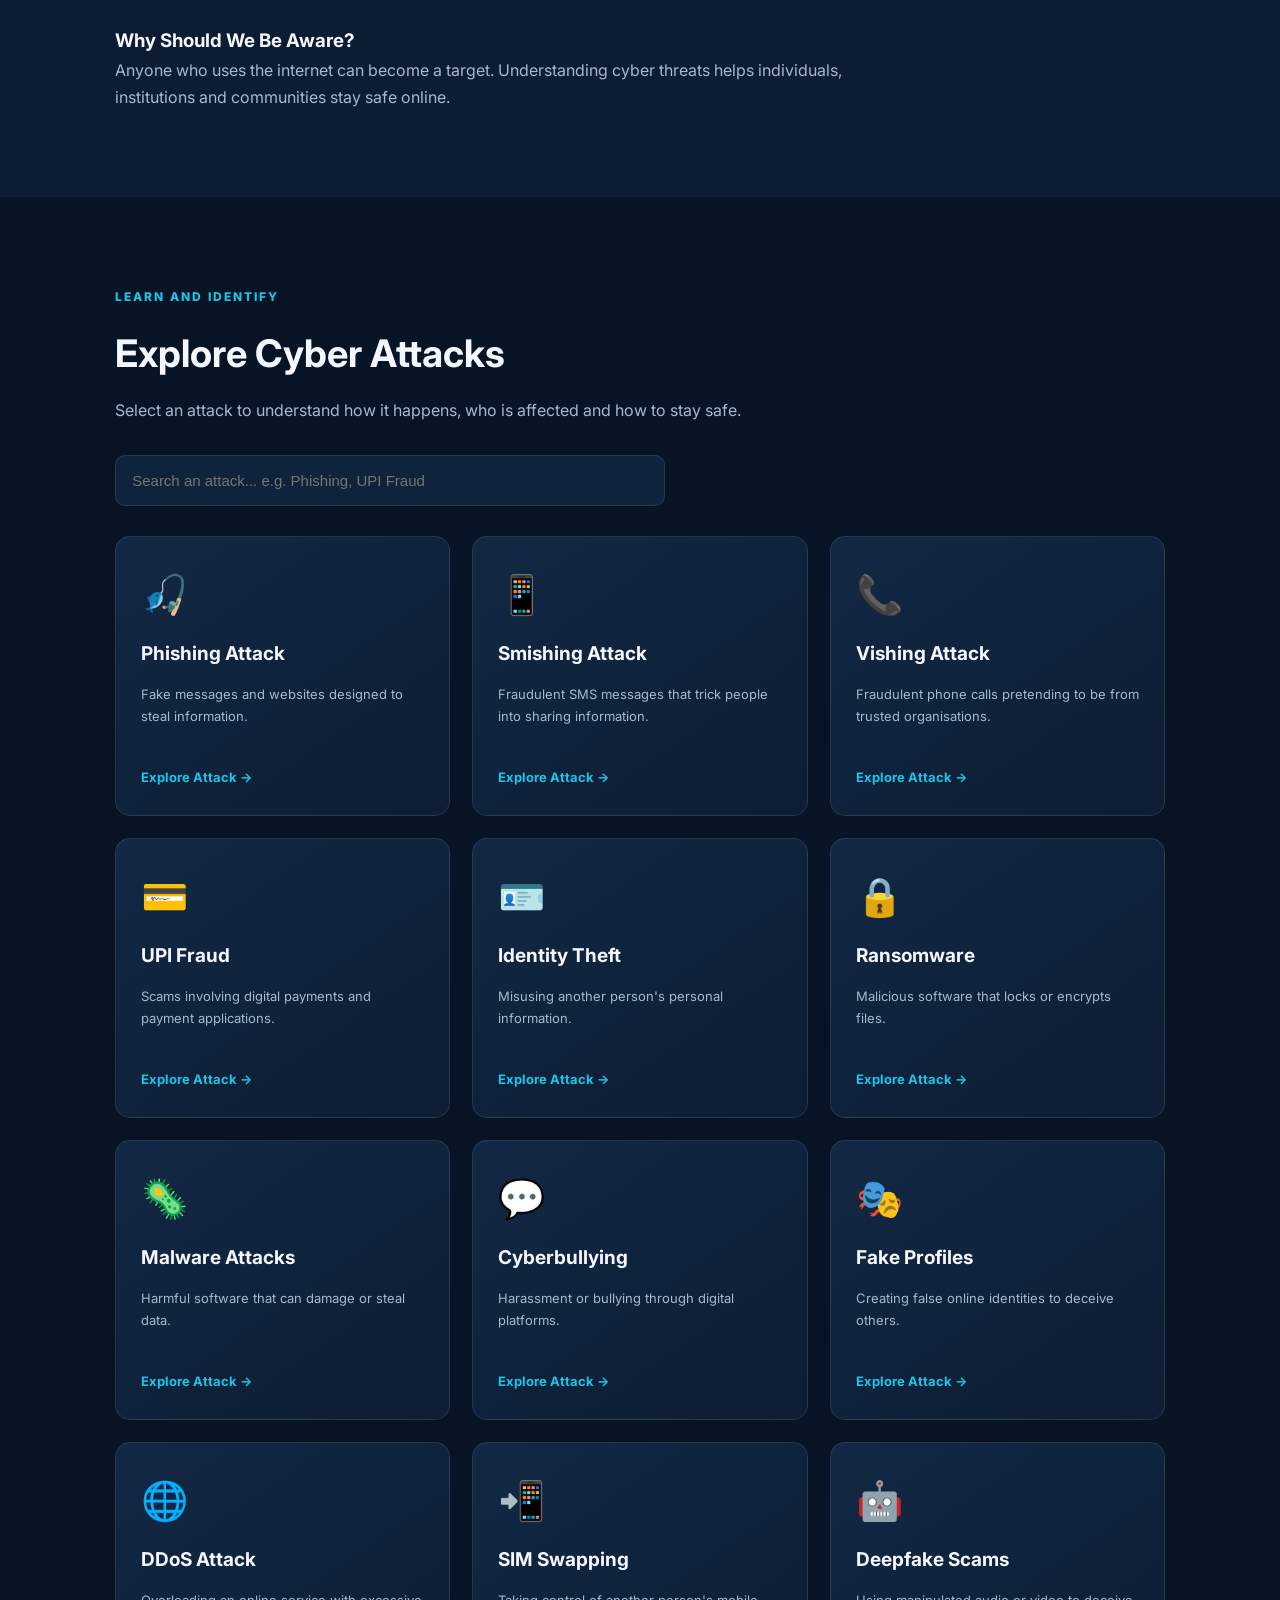
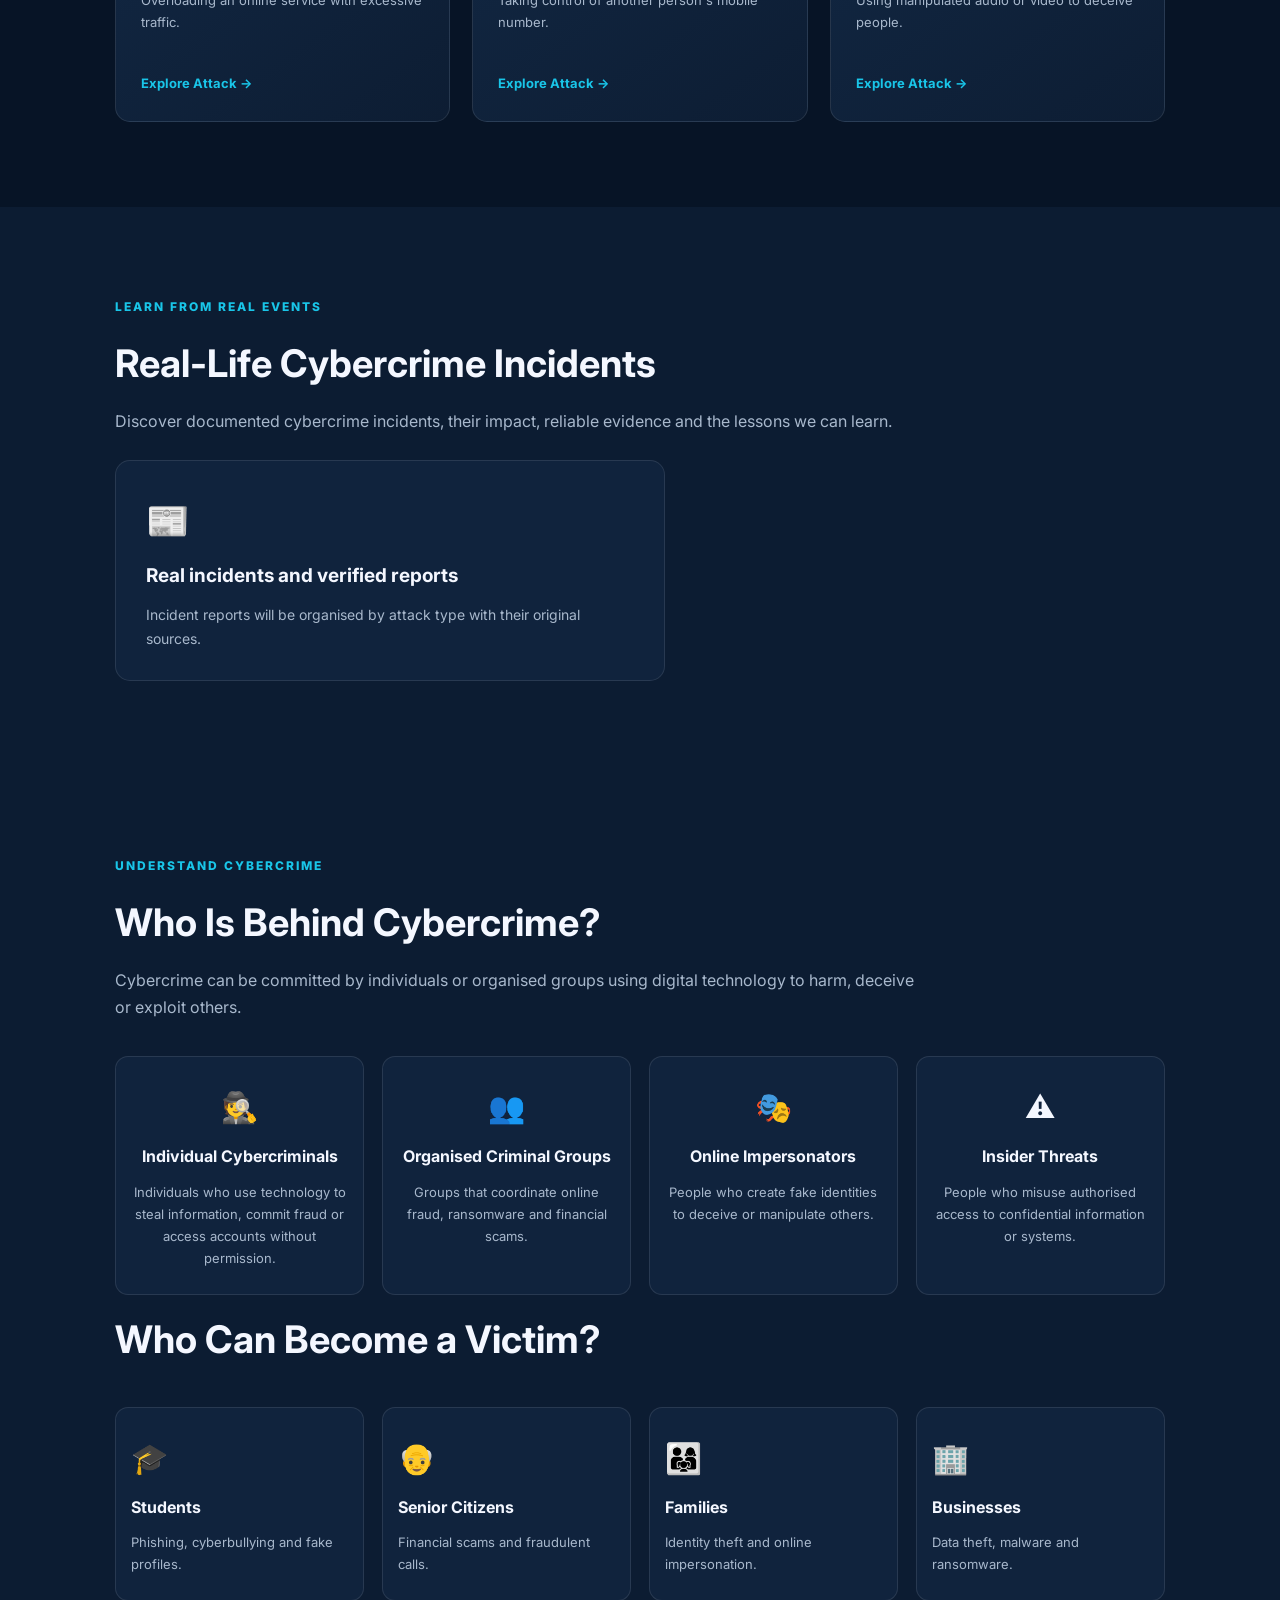
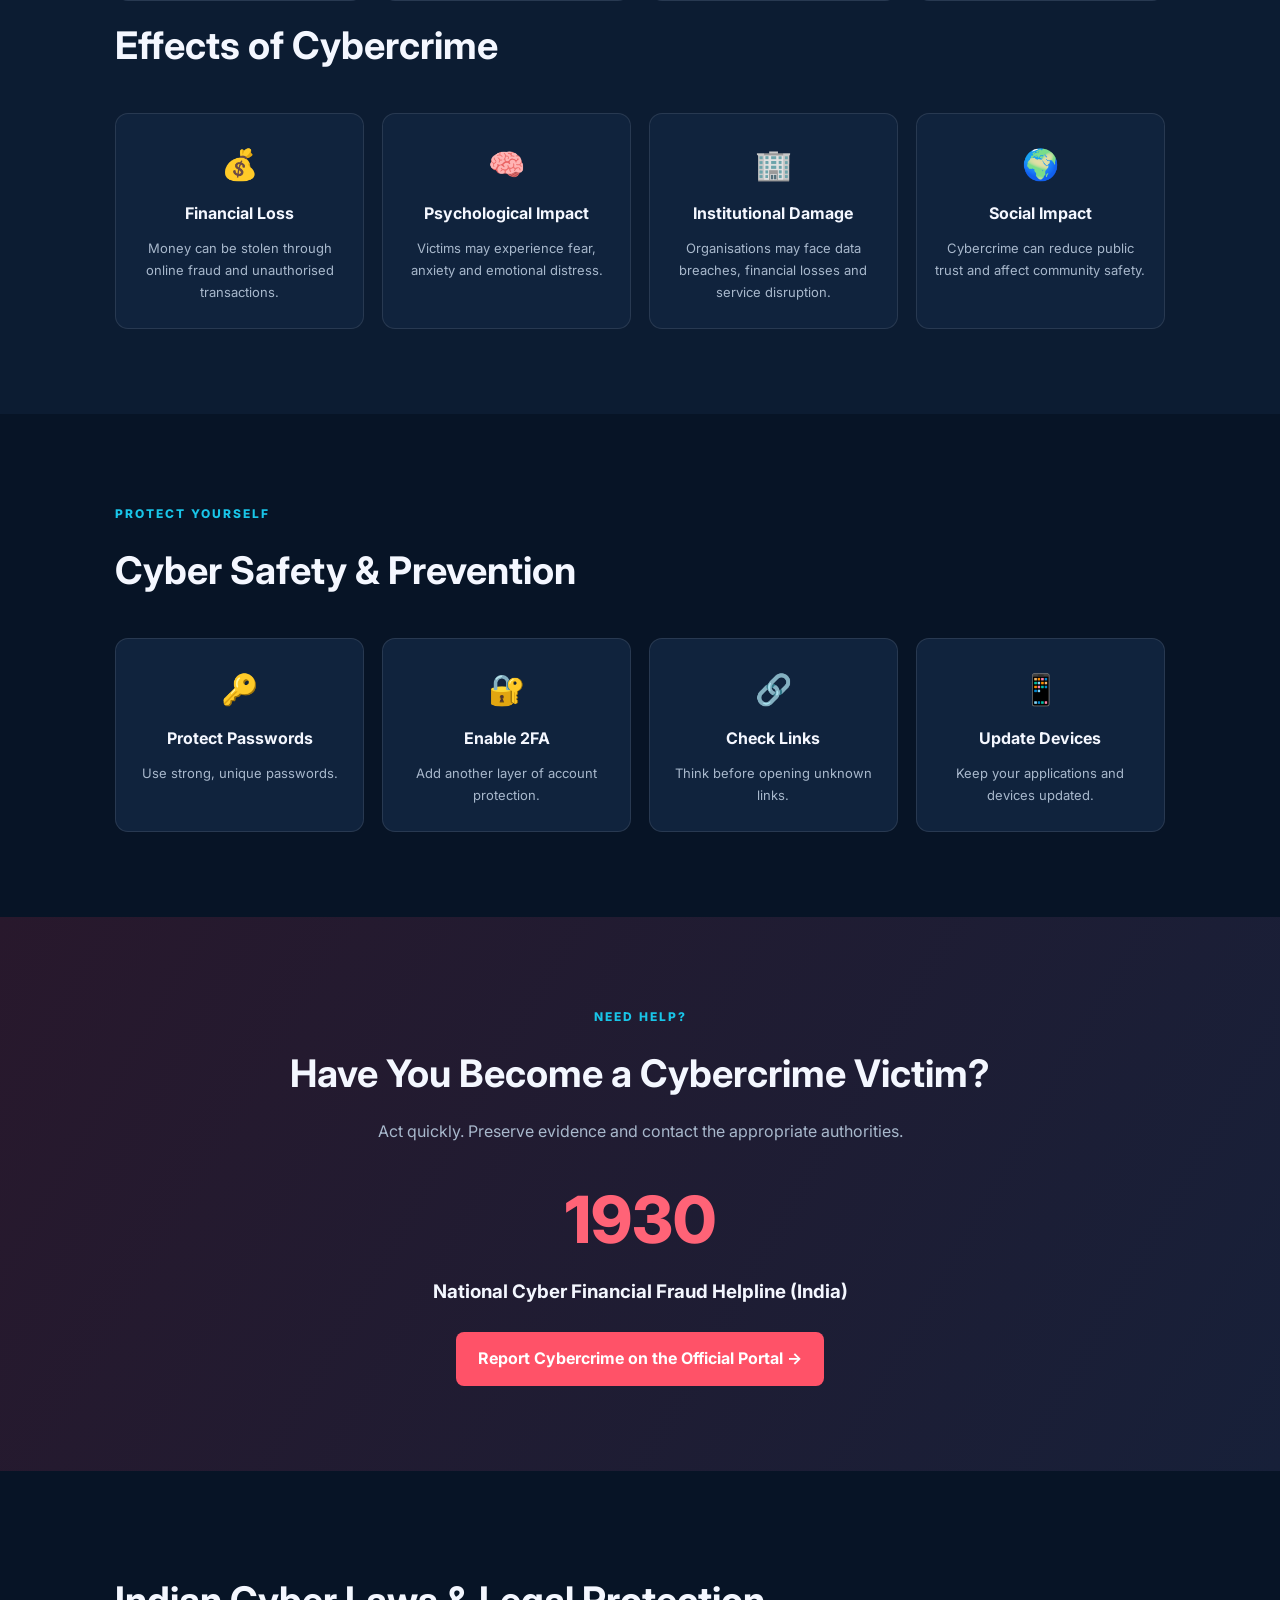
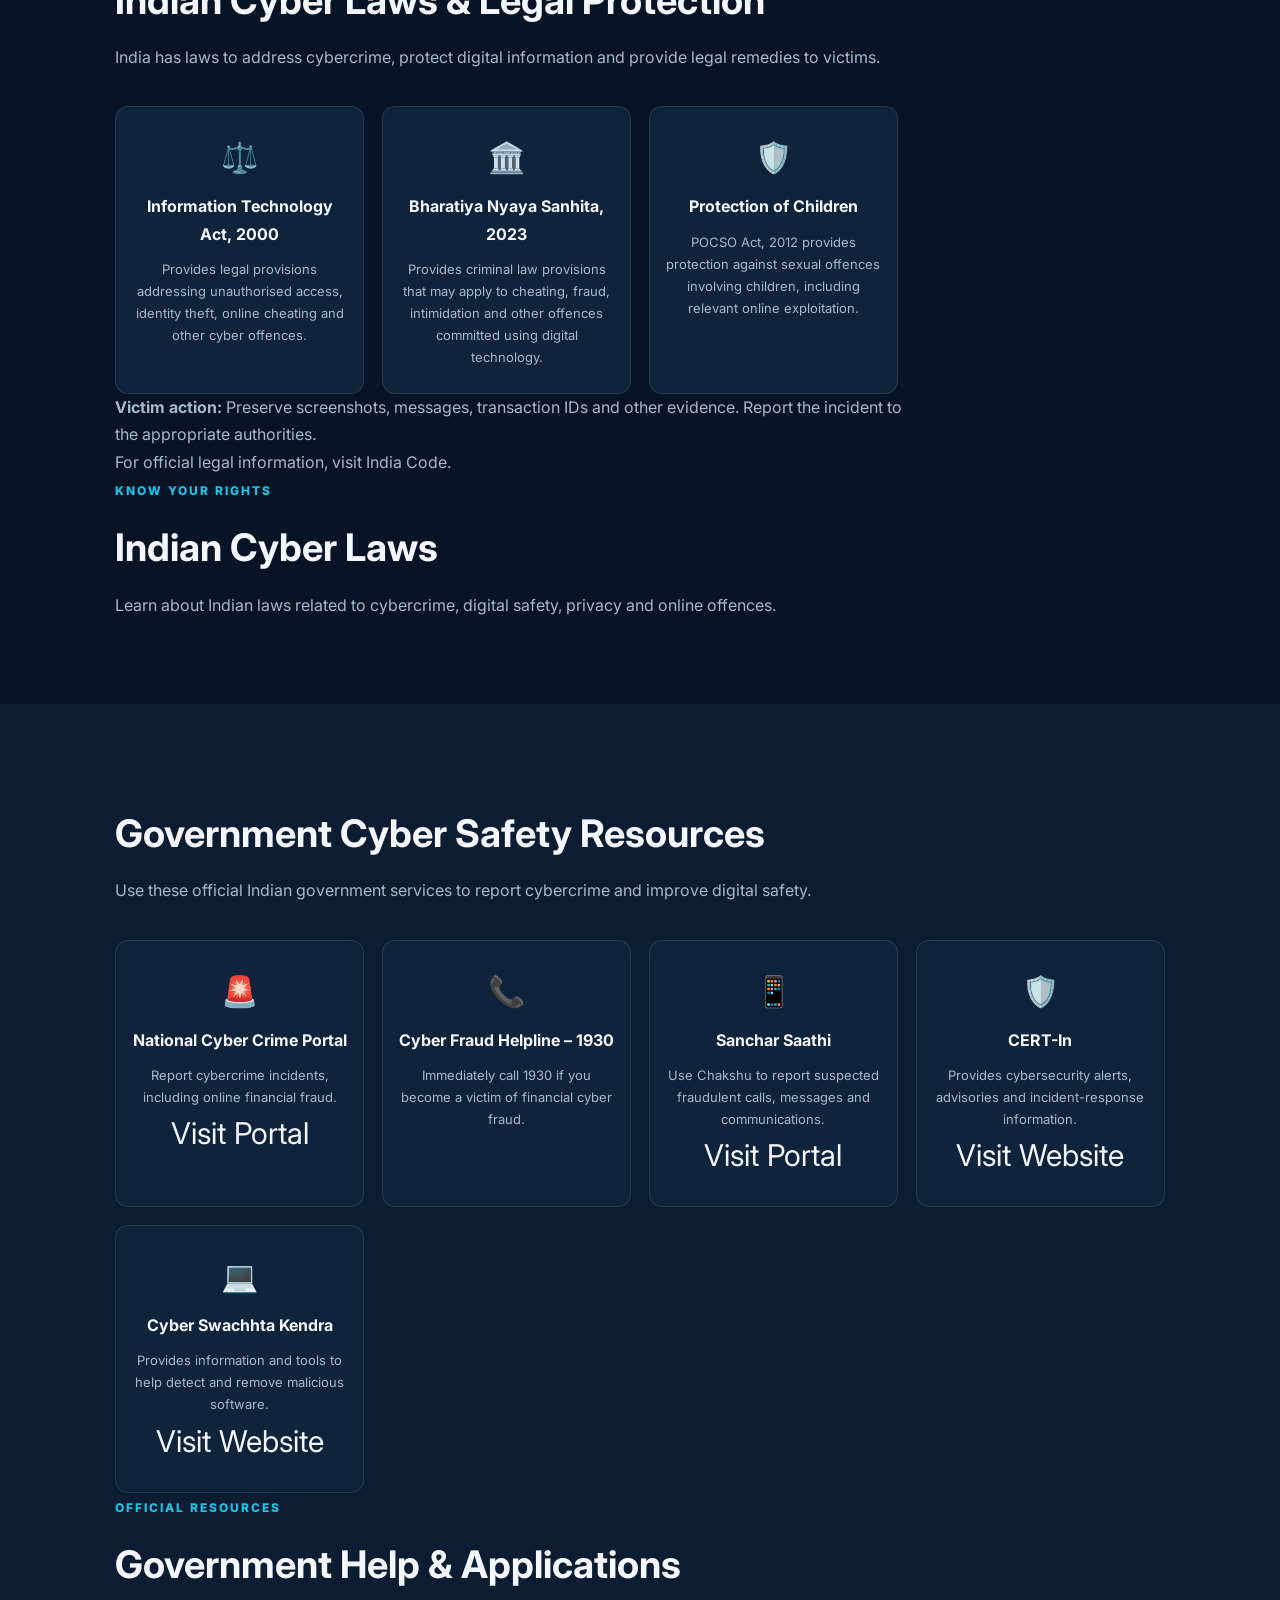
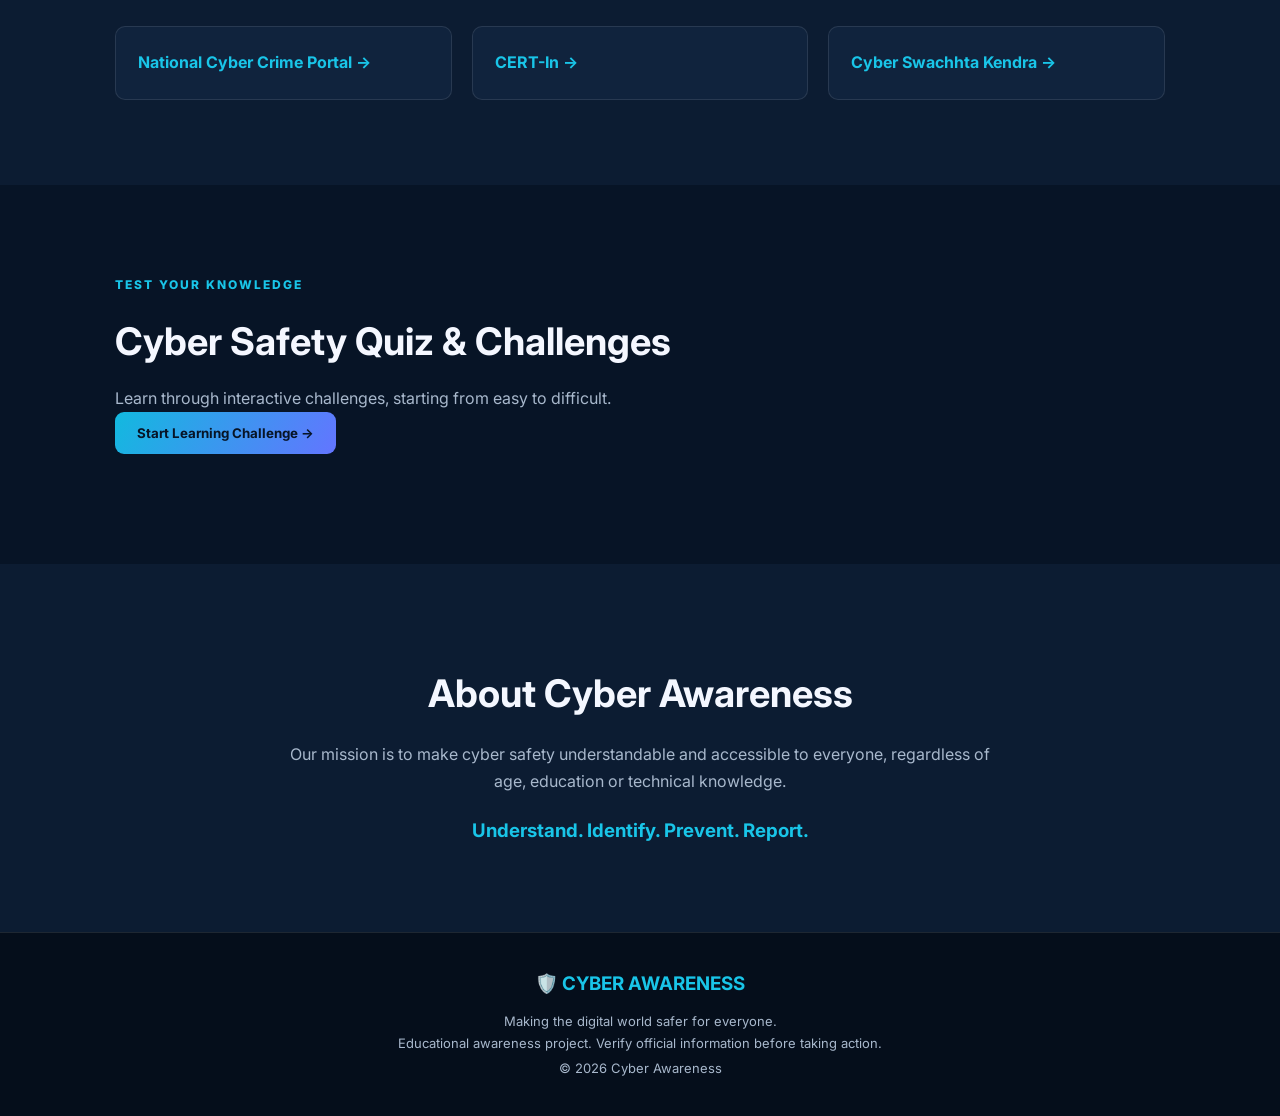
==== commit 19180cc4: "Improve CyberAwareness SEO and Google indexing" ====
--- a/index.html
+++ b/index.html
@@ -5,7 +5,9 @@
     <meta charset="UTF-8">
     <meta name="viewport" content="width=device-width, initial-scale=1.0">
 
-    <title>Cyber Awareness | Understand. Identify. Prevent.</title>
+   <title>Cyber Awareness – Learn Cyber Crimes, Online Safety & Prevention</title>
+   <meta name="description" content="Cyber Awareness is an interactive platform to learn about cyber crimes, phishing, UPI fraud, online scams, cybersecurity laws, prevention methods and safe internet practices in India.">
+   <link rel="canonical" href="https://cyberawareness-f27x.onrender.com/">
 
     <meta name="description" content="Learn about cyberattacks, real cybercrime incidents, online safety, prevention and cyber laws through simple explanations.">
     <meta name="keywords" content="Cyber Awareness, Cyber Security, Cyber Crime, Phishing, Online Safety">
@@ -60,9 +62,9 @@
                 <span class="badge">YOUR DIGITAL SAFETY STARTS HERE</span>
 
                 <h1>
-                    Stay Aware.<br>
-                    <span>Stay Cyber Safe.</span>
-                </h1>
+    Cyber Awareness.<br>
+    <span>Stay Aware. Stay Cyber Safe.</span>
+</h1>
 
                 <p>
                     The internet connects the world, but it also brings risks.
